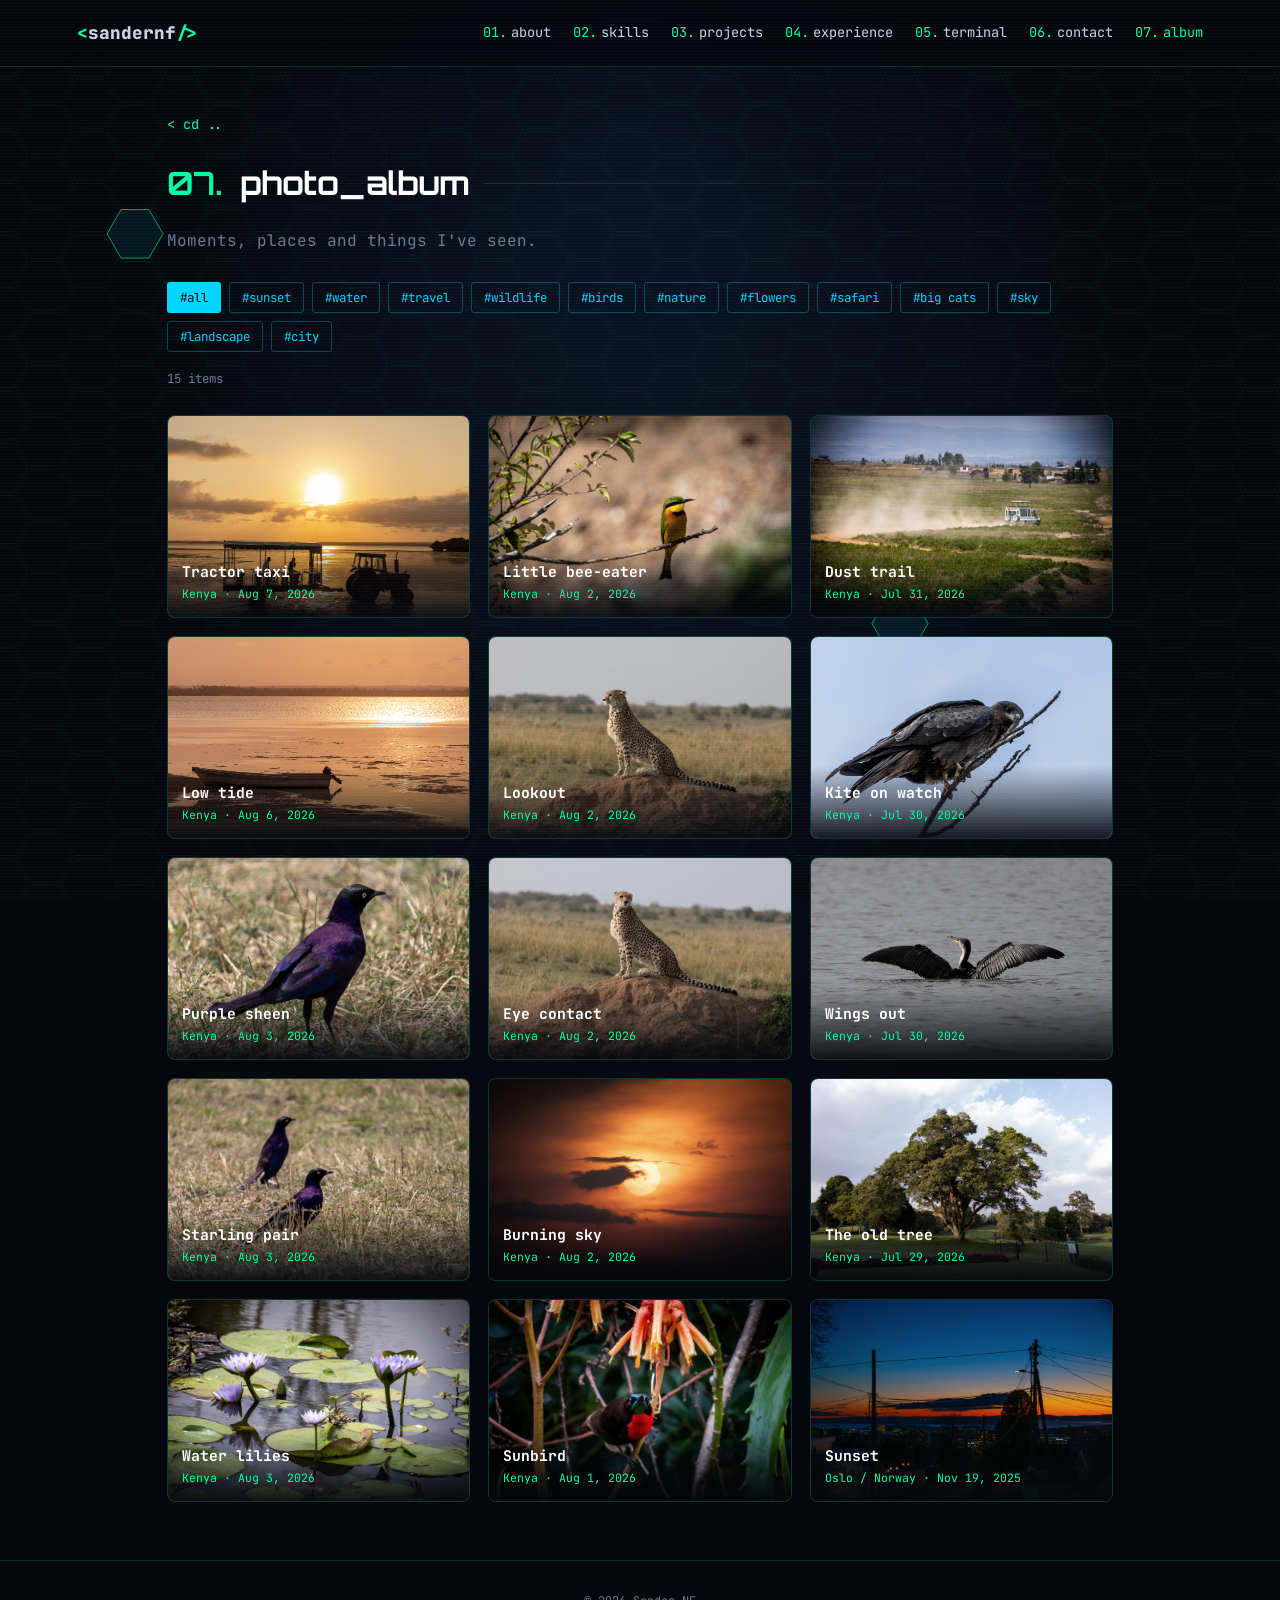
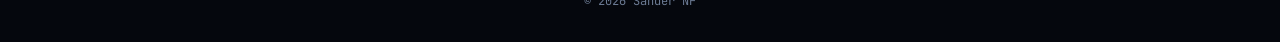
==== album.html @ 7b3dbfa4 "wip: mostly easter egg's addad a lot of easter egg's to terminal" ====
<!doctype html>
<html lang="en">
<head>
  <meta charset="utf-8" />
  <meta name="viewport" content="width=device-width, initial-scale=1" />
  <title>Photo Album</title>
  <meta name="description" content="Photo album" />
  <link rel="preconnect" href="https://fonts.googleapis.com" />
  <link rel="preconnect" href="https://fonts.gstatic.com" crossorigin />
  <link href="https://fonts.googleapis.com/css2?family=JetBrains+Mono:wght@300;400;600;800&family=Orbitron:wght@600;800&display=swap" rel="stylesheet" />
  <link rel="stylesheet" href="style.css?v=202610141030" />
</head>
<body>
  <canvas id="hexbg" aria-hidden="true"></canvas>
  <div class="scanlines" aria-hidden="true"></div>

  <header class="nav">
    <a href="index.html" class="logo"><span class="accent">&lt;</span><span data-bind="handle"></span><span class="accent">/&gt;</span></a>
    <button class="nav-toggle" type="button" aria-label="Open menu" aria-expanded="false" aria-controls="site-nav">
      <span></span><span></span><span></span>
    </button>
    <nav id="site-nav">
      <a href="index.html#about"><span class="num">01.</span>about</a>
      <a href="index.html#skills"><span class="num">02.</span>skills</a>
      <a href="index.html#projects"><span class="num">03.</span>projects</a>
      <a href="index.html#experience"><span class="num">04.</span>experience</a>
      <a href="index.html#terminal"><span class="num">05.</span>terminal</a>
      <a href="index.html#contact"><span class="num">06.</span>contact</a>
      <a href="album.html" class="active"><span class="num">07.</span>album</a>
    </nav>
  </header>

  <main>
    <section class="album-page">
      <a href="index.html" class="back">&lt; cd ..</a>
      <h2><span class="num">07.</span> <span id="album-title">photo_album</span></h2>
      <p class="album-desc" id="album-desc"></p>
      <div class="album-toolbar">
        <div class="filters" id="filters" role="toolbar" aria-label="Filter by tag"></div>
        <span class="count" id="count"></span>
      </div>
      <div class="gallery" id="gallery"></div>
    </section>
  </main>

  <div class="lightbox" id="lightbox" role="dialog" aria-modal="true" aria-label="Photo viewer" hidden>
    <button class="lb-btn lb-close" id="lb-close" aria-label="Close">✕</button>
    <button class="lb-btn lb-prev" id="lb-prev" aria-label="Previous photo">‹</button>
    <figure>
      <div class="lb-view">
        <div class="lb-stage" id="lb-stage">
          <img id="lb-img" alt="" draggable="false" />
        </div>
        <div class="lb-zoom" role="toolbar" aria-label="Zoom">
          <button id="zoom-out" aria-label="Zoom out">−</button>
          <span id="zoom-level">100%</span>
          <button id="zoom-in" aria-label="Zoom in">+</button>
          <button id="zoom-reset" aria-label="Reset zoom">⟲</button>
        </div>
      </div>
      <figcaption id="lb-meta"></figcaption>
    </figure>
    <div class="lens" id="lens" aria-hidden="true" hidden><span id="lens-level"></span></div>
    <button class="lb-btn lb-next" id="lb-next" aria-label="Next photo">›</button>
  </div>

  <footer>
    <p>&copy; <span id="year"></span> <span data-bind="name"></span></p>
  </footer>

  <script src="config.js?v=202610141030"></script>
  <script src="album.js?v=202610141030"></script>
  <script src="hex.js?v=202610141030"></script>
  <script src="nav.js?v=202610141030"></script>
</body>
</html>
---- style.css ----
:root {
  --bg: #05070d;
  --bg-2: #0a0f1c;
  --panel: rgba(12, 20, 36, 0.72);
  --border: rgba(0, 255, 170, 0.18);
  --text: #c9d6e8;
  --muted: #6b7a93;
  --accent: #00ffa3;   /* neon green */
  --accent-2: #00d4ff; /* cyan */
  --accent-3: #ff2bd6; /* magenta */
  --mono: "JetBrains Mono", ui-monospace, Menlo, monospace;
  --display: "Orbitron", var(--mono);
}

* { box-sizing: border-box; margin: 0; padding: 0; }
html { scroll-behavior: smooth; }
body {
  background: radial-gradient(ellipse at top, #0b1426 0%, var(--bg) 60%);
  background-color: var(--bg);
  color: var(--text);
  font-family: var(--mono);
  line-height: 1.7;
  overflow-x: hidden;
}
::selection { background: var(--accent); color: var(--bg); }
a { color: var(--accent); text-decoration: none; }

/* ---------- background layers ---------- */
#hexbg { position: fixed; inset: 0; z-index: -1; }
body::before {
  content: ""; position: fixed; inset: 0; z-index: -1; pointer-events: none;
  background: radial-gradient(ellipse at center, transparent 40%, var(--bg) 95%);
}
.scanlines {
  position: fixed; inset: 0; pointer-events: none; z-index: 50;
  background: repeating-linear-gradient(to bottom, rgba(255,255,255,0.025) 0 1px, transparent 1px 3px);
}

/* ---------- nav ---------- */
.nav {
  position: fixed; top: 0; left: 0; right: 0; z-index: 40;
  display: flex; justify-content: space-between; align-items: center;
  padding: 18px 6vw;
  background: rgba(5, 7, 13, 0.7);
  backdrop-filter: blur(10px);
  border-bottom: 1px solid var(--border);
}
.logo { font-weight: 800; color: var(--text); font-size: 1.1rem; }
.accent { color: var(--accent); }
.nav nav { display: flex; gap: 22px; font-size: 0.85rem; }
.nav nav a { color: var(--text); transition: color .2s; }
.nav nav a:hover { color: var(--accent); }
.nav nav a { white-space: nowrap; }

/* hamburger — shown only when nav.js finds the links don't fit */
.nav-toggle {
  display: none; position: relative; width: 40px; height: 36px; padding: 0; cursor: pointer;
  background: transparent; border: 1px solid var(--border); border-radius: 4px;
}
.nav-toggle:hover { border-color: var(--accent); }
.nav-toggle span {
  position: absolute; left: 10px; right: 10px; height: 2px; background: var(--accent);
  box-shadow: 0 0 6px rgba(0, 255, 163, 0.6); transition: transform .25s, opacity .2s;
}
.nav-toggle span:nth-child(1) { top: 11px; }
.nav-toggle span:nth-child(2) { top: 17px; }
.nav-toggle span:nth-child(3) { top: 23px; }
.nav.open .nav-toggle span:nth-child(1) { transform: translateY(6px) rotate(45deg); }
.nav.open .nav-toggle span:nth-child(2) { opacity: 0; }
.nav.open .nav-toggle span:nth-child(3) { transform: translateY(-6px) rotate(-45deg); }

.nav.compact .nav-toggle { display: block; }
.nav.compact nav {
  position: absolute; top: 100%; left: 0; right: 0;
  flex-direction: column; gap: 0; padding: 8px 0;
  background: rgba(5, 7, 13, 0.96); backdrop-filter: blur(10px);
  border-bottom: 1px solid var(--border);
  visibility: hidden; opacity: 0; transform: translateY(-8px);
  transition: opacity .2s, transform .2s, visibility .2s;
}
.nav.compact.open nav { visibility: visible; opacity: 1; transform: none; }
.nav.compact nav a { padding: 12px 6vw; font-size: 0.95rem; border-left: 2px solid transparent; }
.nav.compact nav a:hover, .nav.compact nav a.active { border-left-color: var(--accent); background: rgba(0, 255, 163, 0.05); }
.num { color: var(--accent); margin-right: 4px; }

/* ---------- layout ---------- */
main { max-width: 1100px; margin: 0 auto; padding: 0 6vw; }
section { padding: 120px 0 40px; }
h2 {
  font-family: var(--display);
  font-size: clamp(1.4rem, 3vw, 2rem);
  color: #fff; margin-bottom: 40px;
  display: flex; align-items: center; gap: 14px;
}
h2::after { content: ""; flex: 1; height: 1px; background: linear-gradient(90deg, var(--border), transparent); }

/* ---------- hero ---------- */
.hero { min-height: 100vh; display: flex; flex-direction: column; justify-content: center; padding-top: 80px; }
.boot { color: var(--muted); font-size: 0.85rem; white-space: pre-line; min-height: 5.2em; }
.boot .ok { color: var(--accent); }
.glitch {
  position: relative;
  font-family: var(--display);
  font-size: clamp(2.6rem, 9vw, 6rem);
  line-height: 1.05; color: #fff;
  text-shadow: 0 0 24px rgba(0, 255, 163, 0.35);
}
.glitch::before, .glitch::after {
  content: attr(data-text); position: absolute; inset: 0; opacity: 0.8;
}
.glitch::before { color: var(--accent-3); animation: glitch 3s infinite linear alternate-reverse; clip-path: inset(0 0 60% 0); }
.glitch::after  { color: var(--accent-2); animation: glitch 2.4s infinite linear alternate; clip-path: inset(55% 0 0 0); }
@keyframes glitch {
  0%, 88%, 100% { transform: translate(0); }
  90% { transform: translate(-3px, 1px); }
  93% { transform: translate(3px, -1px); }
  96% { transform: translate(-2px, 0); }
}
.role { color: var(--accent-2); font-size: clamp(1rem, 2.2vw, 1.3rem); margin-top: 14px; }
.typed { font-size: clamp(1rem, 2.4vw, 1.4rem); color: var(--text); margin-top: 10px; min-height: 1.7em; }
.caret { color: var(--accent); animation: blink 1s steps(1) infinite; margin-left: 2px; }
@keyframes blink { 50% { opacity: 0; } }
.hero-cta { display: flex; gap: 16px; margin-top: 40px; flex-wrap: wrap; }
.status { margin-top: 48px; font-size: 0.8rem; color: var(--muted); display: flex; align-items: center; gap: 10px; }
.dot { width: 8px; height: 8px; border-radius: 50%; background: var(--accent); box-shadow: 0 0 10px var(--accent); animation: pulse 2s infinite; }
@keyframes pulse { 50% { opacity: 0.3; } }

/* ---------- buttons ---------- */
.btn {
  display: inline-block; padding: 12px 22px;
  border: 1px solid var(--accent); color: var(--accent);
  background: rgba(0, 255, 163, 0.06);
  font-family: var(--mono); font-size: 0.9rem;
  clip-path: polygon(10px 0, 100% 0, 100% calc(100% - 10px), calc(100% - 10px) 100%, 0 100%, 0 10px);
  transition: background .2s, color .2s, box-shadow .2s;
}
.btn:hover { background: var(--accent); color: var(--bg); box-shadow: 0 0 24px rgba(0, 255, 163, 0.5); }
.btn.ghost { border-color: var(--accent-2); color: var(--accent-2); background: transparent; }
.btn.ghost:hover { background: var(--accent-2); color: var(--bg); }
.btn.big { font-size: 1.1rem; padding: 16px 32px; margin: 30px 0; }

/* ---------- panels ---------- */
.code-card, .term, .project, .skill-group {
  background: var(--panel);
  border: 1px solid var(--border);
  border-radius: 8px;
  backdrop-filter: blur(6px);
}
.win-bar {
  display: flex; align-items: center; gap: 7px;
  padding: 10px 14px; border-bottom: 1px solid var(--border);
  font-size: 0.75rem; color: var(--muted);
}
.win-bar i { width: 11px; height: 11px; border-radius: 50%; background: #ff5f57; }
.win-bar i:nth-child(2) { background: #febc2e; }
.win-bar i:nth-child(3) { background: #28c840; }
.win-bar span { margin-left: 10px; }

/* ---------- about ---------- */
.about-grid { display: grid; grid-template-columns: minmax(0, 1fr) minmax(0, 1fr); gap: 40px; align-items: start; }
.code-card pre { padding: 18px; font-size: 0.82rem; overflow-x: auto; }
.tk-k { color: var(--accent-3); }
.tk-s { color: var(--accent); }
.tk-p { color: var(--accent-2); }
.tk-c { color: var(--muted); }
#about-text p { margin-bottom: 16px; }
.stats { display: grid; grid-template-columns: repeat(3, 1fr); gap: 14px; margin-top: 24px; }
.stat { border: 1px solid var(--border); padding: 14px; border-radius: 6px; text-align: center; }
.stat b { display: block; font-family: var(--display); font-size: 1.6rem; color: var(--accent); }
.stat span { font-size: 0.75rem; color: var(--muted); }

/* ---------- skills ---------- */
.skills-grid { display: grid; grid-template-columns: repeat(auto-fit, minmax(220px, 1fr)); gap: 20px; }
.skill-group { padding: 20px; transition: border-color .2s, transform .2s; }
.skill-group:hover { border-color: var(--accent); transform: translateY(-4px); }
.skill-group h3 { color: var(--accent-2); font-size: 0.9rem; margin-bottom: 14px; font-weight: 600; }
.skill-group ul { list-style: none; }
.skill-group li { font-size: 0.88rem; padding: 3px 0; }
.skill-group li::before { content: "▹ "; color: var(--accent); }

/* ---------- projects ---------- */
.projects-grid { display: grid; grid-template-columns: repeat(auto-fit, minmax(280px, 1fr)); gap: 22px; }
.project {
  padding: 24px; display: flex; flex-direction: column; gap: 12px;
  position: relative; overflow: hidden; transition: transform .25s, border-color .25s, box-shadow .25s;
}
.project::before {
  content: ""; position: absolute; inset: 0;
  background: linear-gradient(120deg, transparent 30%, rgba(0, 255, 163, 0.08), transparent 70%);
  transform: translateX(-100%); transition: transform .6s;
}
.project:hover { transform: translateY(-6px); border-color: var(--accent); box-shadow: 0 10px 40px rgba(0, 255, 163, 0.12); }
.project:hover::before { transform: translateX(100%); }
.project .top { display: flex; justify-content: space-between; align-items: center; color: var(--accent); }
.project h3 { color: #fff; font-size: 1.1rem; }
.project p { font-size: 0.88rem; color: var(--text); flex: 1; }
.tags { display: flex; flex-wrap: wrap; gap: 8px; }
.tags span { font-size: 0.72rem; color: var(--accent-2); border: 1px solid rgba(0, 212, 255, 0.3); padding: 2px 8px; border-radius: 3px; }

.project h3 a.open { color: inherit; }
.project h3 a.open::after { content: ""; position: absolute; inset: 0; z-index: 1; } /* whole card is clickable */
.project .ext {
  position: relative; z-index: 2; display: grid; place-items: center; width: 32px; height: 32px;
  border: 1px solid var(--border); border-radius: 6px; color: var(--accent);
  transition: color .2s, border-color .2s, box-shadow .2s, background .2s;
}
.project .ext svg, .project .ext img { width: 18px; height: 18px; display: block; }
.project .ext:hover { color: var(--bg); background: var(--accent); border-color: var(--accent); box-shadow: 0 0 16px rgba(0, 255, 163, 0.5); }
.project .more { font-size: 0.75rem; color: var(--muted); transition: color .2s; }
.project:hover .more { color: var(--accent); }
.project:focus-within { border-color: var(--accent); }

/* ---------- project page ---------- */
.project-page { padding-top: 110px; min-height: 100vh; }
.project-page h2 { margin-bottom: 10px; }
.pp-info { display: flex; flex-wrap: wrap; gap: 16px; font-size: 0.85rem; color: var(--accent); margin-bottom: 28px; }
.pp-window { overflow: hidden; }
.pp-tabbar { padding: 0 0 0 14px; gap: 7px; }
.pp-tabs { display: flex; margin-left: 14px; overflow-x: auto; }
.pp-tabs button {
  font: inherit; font-size: 0.78rem; color: var(--muted); background: transparent; cursor: pointer;
  border: none; border-right: 1px solid var(--border); border-top: 2px solid transparent; padding: 10px 18px; white-space: nowrap;
}
.pp-tabs button:hover { color: var(--text); background: rgba(255, 255, 255, 0.03); }
.pp-tabs button[aria-selected="true"] { color: #fff; border-top-color: var(--accent); background: rgba(0, 255, 163, 0.06); }
.pp-panel { padding: 24px clamp(16px, 3vw, 32px) 30px; font-size: 0.9rem; max-width: 80ch; }
.pp-panel:focus-visible { outline: 1px solid var(--accent); outline-offset: -4px; }
.pp-panel h3 { color: #fff; font-size: 1.15rem; margin-bottom: 12px; }
.pp-panel h4 { color: var(--accent-2); font-size: 0.88rem; margin: 22px 0 8px; }
.pp-panel p { margin-bottom: 12px; }
.pp-lead { color: #fff; }
.pp-meta { color: var(--muted); font-size: 0.8rem; border-bottom: 1px dashed var(--border); padding-bottom: 12px; }
.pp-meta b { color: var(--accent); font-weight: 600; }

/* ---------- timeline ---------- */
.timeline { list-style: none; border-left: 1px solid var(--border); padding-left: 28px; }
.timeline li { position: relative; margin-bottom: 36px; }
.timeline li::before {
  content: ""; position: absolute; left: -34px; top: 8px;
  width: 11px; height: 11px; background: var(--bg); border: 2px solid var(--accent);
  transform: rotate(45deg); box-shadow: 0 0 10px var(--accent);
}
.timeline .period { font-size: 0.78rem; color: var(--accent); }
.timeline h3 { color: #fff; font-size: 1.05rem; }
.timeline .place { color: var(--accent-2); font-size: 0.88rem; }
.timeline p { font-size: 0.88rem; color: var(--muted); }
.reference { margin-top: 12px; border: 1px solid var(--border); border-radius: 6px; background: var(--panel); font-size: 0.85rem; }
.reference summary { cursor: pointer; padding: 10px 14px; color: var(--accent); list-style: none; }
.reference summary::-webkit-details-marker { display: none; }
.reference summary::before { content: "▸ "; display: inline-block; transition: transform .2s; }
.reference[open] summary::before { transform: rotate(90deg); }
.reference summary:hover { background: rgba(0, 255, 163, 0.05); }
.ref-lang { color: var(--muted); }
.ref-body { padding: 4px 18px 16px; border-top: 1px solid var(--border); max-height: 60vh; overflow-y: auto; }
.ref-body h4 { color: var(--accent-2); font-size: 0.85rem; margin: 14px 0 4px; }
.timeline .ref-body p { color: var(--text); margin-bottom: 8px; }

/* ---------- terminal ---------- */
.term { box-shadow: 0 0 60px rgba(0, 255, 163, 0.07); }
.term-body { padding: 16px 18px; height: 340px; overflow-y: auto; font-size: 0.88rem; cursor: text; }
#term-out div { white-space: pre-wrap; }
.term-line { display: flex; gap: 10px; }
.prompt { color: var(--accent); white-space: nowrap; }
#term-input {
  flex: 1; background: transparent; border: none; outline: none;
  color: var(--text); font: inherit; caret-color: var(--accent);
}
.t-cmd { color: #fff; }
.t-err { color: var(--accent-3); }
.t-hl { color: var(--accent-2); }

.term-body { height: 420px; }
.term-body a { color: var(--accent-2); text-decoration: underline dotted; }
.t-dir { color: var(--accent-2); font-weight: 600; }
.term-body a.t-img, .t-img { color: var(--accent-3); }
.t-file { color: var(--accent-2); }
.t-dim { color: var(--muted); }
.t-ok { color: var(--accent); font-weight: 600; }
.t-ach { color: #febc2e; text-shadow: 0 0 8px rgba(254, 188, 46, 0.5); }
mark.t-match { background: var(--accent); color: var(--bg); border-radius: 2px; padding: 0 1px; }
/* ASCII logo scaled to fit the terminal width */
.t-logo {
  font-size: min(8px, calc((100cqw - 4px) / var(--cols) / 0.6));
  line-height: 1.05; margin: 4px 0 10px; white-space: pre; overflow: hidden;
  background: linear-gradient(90deg, var(--accent), var(--accent-2));
  -webkit-background-clip: text; background-clip: text; color: transparent;
  filter: drop-shadow(0 0 6px rgba(0, 255, 163, 0.35));
}
#term-out { container-type: inline-size; }

/* ---------- boot screen ---------- */
html.booting body > *:not(.bootscreen) { visibility: hidden; }
.bootscreen {
  position: fixed; inset: 0; z-index: 100; display: flex; align-items: center; justify-content: center;
  background: var(--bg); padding: 16px; cursor: pointer; transition: opacity .6s, filter .6s;
}
.bootscreen::after {
  content: ""; position: absolute; inset: 0; pointer-events: none;
  background: repeating-linear-gradient(to bottom, rgba(255,255,255,0.03) 0 1px, transparent 1px 3px);
}
.bootscreen.bs-out { opacity: 0; filter: blur(6px) brightness(1.6); }
.bs-inner { width: 100%; max-width: 1100px; display: flex; flex-direction: column; align-items: center; }
.bs-logo {
  font-size: min(9px, calc((100vw - 32px) / var(--cols) / 0.6));
  line-height: 1.05; white-space: pre; margin: 0;
}
.bs-logo span {
  display: inline-block; opacity: 0; transform: translateX(-12px);
  background: linear-gradient(90deg, var(--accent), var(--accent-2) 70%, var(--accent-3));
  -webkit-background-clip: text; background-clip: text; color: transparent;
  filter: drop-shadow(0 0 8px rgba(0, 255, 163, 0.45));
  transition: opacity .25s, transform .25s;
}
.bs-logo span.on { opacity: 1; transform: none; }
.bs-sub {
  font-family: var(--display); color: var(--text); letter-spacing: 0.35em; text-transform: uppercase;
  font-size: clamp(0.6rem, 1.6vw, 0.9rem); margin: 22px 0 18px; opacity: 0; transition: opacity .4s;
}
.bs-sub.on { opacity: 1; }
.bs-log { font-size: clamp(0.68rem, 1.8vw, 0.82rem); color: var(--text); min-height: 13em; width: min(520px, 100%); margin: 0; white-space: pre-wrap; }
.bs-ok { color: var(--accent); }
.bs-warn { color: #febc2e; }
.bs-dim { color: var(--muted); }
.bs-caret { color: var(--accent); animation: blink 1s steps(1) infinite; }
.bs-hint { position: absolute; bottom: 18px; font-size: 0.7rem; color: var(--muted); animation: pulse 2s infinite; }

/* ---------- rm -rf easter egg ---------- */
.nuke {
  position: fixed; inset: 0; z-index: 200; display: flex; flex-direction: column; align-items: center; justify-content: center; gap: 20px;
  background: rgba(40, 0, 0, 0.88); color: #ff3b3b; font-family: var(--display); text-align: center; padding: 16px;
  animation: nuke-alarm .5s steps(1) infinite;
}
.nuke-warn { font-size: clamp(1rem, 4vw, 2.4rem); letter-spacing: 0.1em; text-shadow: 0 0 20px #ff0000; }
.nuke-count { font-size: clamp(4rem, 20vw, 12rem); text-shadow: 0 0 40px #ff0000; }
@keyframes nuke-alarm { 50% { background: rgba(90, 0, 0, 0.92); } }
.nuke.boom { animation: nuke-flash 2.2s ease-out forwards; }
@keyframes nuke-flash {
  0% { background: #fff; }
  15% { background: #ffe9a8; }
  100% { background: #1a0500; }
}
.nuke-cloud {
  font-family: var(--mono); color: #ff9a3b; font-size: clamp(0.7rem, 2.6vw, 1.4rem); line-height: 1.15; margin: 0;
  text-shadow: 0 0 18px #ff5a00, 0 0 40px #ff2a00;
  transform-origin: 50% 100%; animation: cloud-rise 2.2s ease-out forwards;
}
@keyframes cloud-rise {
  0% { transform: scale(0.1, 0.05); opacity: 0; }
  20% { opacity: 1; }
  100% { transform: scale(1); }
}
.nuke .shake { display: flex; flex-direction: column; align-items: center; gap: 16px; animation: shake .12s linear 14; }
@keyframes shake {
  0% { transform: translate(0, 0); } 25% { transform: translate(-6px, 4px); }
  50% { transform: translate(5px, -5px); } 75% { transform: translate(-4px, -3px); } 100% { transform: translate(0, 0); }
}

/* ---------- contact ---------- */
.contact { text-align: center; padding-bottom: 100px; }
.contact h2 { justify-content: center; }
.contact h2::after { display: none; }
.contact > p { max-width: 520px; margin: 0 auto; }
.links { display: flex; justify-content: center; gap: 28px; font-size: 0.9rem; }
.links a { color: var(--text); border-bottom: 1px dashed var(--muted); }
.links a:hover { color: var(--accent); border-color: var(--accent); }

footer { text-align: center; padding: 30px; font-size: 0.75rem; color: var(--muted); border-top: 1px solid var(--border); }

/* ---------- album ---------- */
.nav nav a.active { color: var(--accent); }
.album-page { padding-top: 110px; min-height: 100vh; }
.back { font-size: 0.85rem; display: inline-block; margin-bottom: 20px; }
.album-desc { color: var(--muted); margin: -24px 0 28px; max-width: 640px; }
.album-toolbar { display: flex; justify-content: space-between; align-items: center; gap: 16px; flex-wrap: wrap; margin-bottom: 26px; }
.filters { display: flex; flex-wrap: wrap; gap: 8px; }
.chip {
  font: inherit; font-size: 0.78rem; cursor: pointer;
  color: var(--accent-2); background: transparent;
  border: 1px solid rgba(0, 212, 255, 0.3); padding: 4px 12px; border-radius: 3px;
  transition: background .2s, color .2s;
}
.chip:hover { border-color: var(--accent-2); }
.chip.on { background: var(--accent-2); color: var(--bg); }
.count { font-size: 0.78rem; color: var(--muted); }
.gallery { columns: 3 280px; column-gap: 18px; }
.photo {
  display: block; width: 100%; margin-bottom: 18px; padding: 0;
  break-inside: avoid; position: relative; overflow: hidden; cursor: pointer;
  background: var(--panel); border: 1px solid var(--border); border-radius: 8px;
  font: inherit; color: inherit; text-align: left;
  transition: transform .25s, border-color .25s, box-shadow .25s;
}
.photo img { display: block; width: 100%; height: auto; transition: transform .5s, filter .5s; filter: saturate(0.85); }
.photo:hover, .photo:focus-visible { transform: translateY(-4px); border-color: var(--accent); box-shadow: 0 10px 40px rgba(0, 255, 163, 0.15); outline: none; }
.photo:hover img { transform: scale(1.04); filter: saturate(1.1); }
.photo-info {
  position: absolute; left: 0; right: 0; bottom: 0; padding: 14px;
  background: linear-gradient(transparent, rgba(5, 7, 13, 0.92));
  display: flex; flex-direction: column;
}
.photo-info b { color: #fff; font-size: 0.92rem; }
.photo-info small { color: var(--accent); font-size: 0.72rem; }
.album-error { color: var(--accent-3); background: var(--panel); border: 1px solid var(--border); padding: 18px; border-radius: 8px; white-space: pre-wrap; font-size: 0.85rem; }

.lightbox {
  position: fixed; inset: 0; z-index: 60;
  background: rgba(3, 5, 10, 0.94); backdrop-filter: blur(8px);
  display: flex; align-items: center; justify-content: center; gap: 12px; padding: 20px;
}
.lightbox[hidden] { display: none; }
.lightbox figure { display: flex; gap: 24px; align-items: center; max-width: 1200px; max-height: 100%; }
.lb-view { display: flex; flex-direction: column; align-items: center; gap: 10px; min-width: 0; }
.lb-stage {
  position: relative; overflow: hidden; touch-action: none; cursor: zoom-in;
  border: 1px solid var(--border); border-radius: 6px; box-shadow: 0 0 60px rgba(0, 255, 163, 0.12);
}
.lens {
  position: fixed; z-index: 70; pointer-events: none;
  border: 2px solid var(--accent); border-radius: 50%;
  background-color: var(--bg); background-repeat: no-repeat;
  box-shadow: 0 0 0 1px rgba(0, 0, 0, 0.6), 0 0 30px rgba(0, 255, 163, 0.35);
}
.lens[hidden] { display: none; }
.lens span {
  position: absolute; left: 50%; bottom: -26px; transform: translateX(-50%);
  font-size: 0.72rem; color: var(--accent); background: var(--bg); padding: 1px 6px; border-radius: 3px;
}
.lb-stage.magnifying { cursor: none; }
.lb-stage.zoomed { cursor: grab; }
.lb-stage.dragging { cursor: grabbing; }
.lightbox img { display: block; margin: 0 auto; max-width: min(70vw, 900px); max-height: 80vh; transform-origin: center; transition: transform .2s ease-out; user-select: none; }
.lb-stage.dragging img { transition: none; }
.lb-zoom { display: flex; align-items: center; gap: 6px; font-size: 0.78rem; color: var(--muted); }
.lb-zoom button {
  font: inherit; font-size: 0.95rem; width: 30px; height: 30px; cursor: pointer;
  background: transparent; color: var(--accent); border: 1px solid var(--border); border-radius: 4px;
  touch-action: manipulation; user-select: none; -webkit-user-select: none; -webkit-touch-callout: none;
}
.lb-zoom button:hover { background: var(--accent); color: var(--bg); }
#zoom-level { min-width: 46px; text-align: center; }
.lightbox figcaption { width: 280px; flex-shrink: 0; }
.lightbox h3 { color: #fff; font-family: var(--display); font-size: 1.1rem; margin-bottom: 8px; }
.lightbox p { font-size: 0.88rem; margin-bottom: 14px; }
.lightbox dl { display: grid; grid-template-columns: auto 1fr; gap: 4px 12px; font-size: 0.8rem; margin-bottom: 14px; }
.lightbox dt { color: var(--accent); }
.lightbox dt::after { content: ":"; }
.lb-pos { display: block; margin-top: 14px; color: var(--muted); }
.lb-btn {
  background: transparent; border: 1px solid var(--border); color: var(--accent);
  font: inherit; font-size: 1.4rem; width: 44px; height: 44px; border-radius: 6px; cursor: pointer; flex-shrink: 0;
}
.lb-btn:hover { background: var(--accent); color: var(--bg); }
.lb-close { position: absolute; top: 18px; right: 18px; font-size: 1rem; }

@media (max-width: 820px) {
  .lightbox { padding: 60px 8px 16px; align-items: flex-start; overflow-y: auto; }
  .lightbox figure { flex-direction: column; align-items: stretch; }
  .lightbox img { max-width: 100%; max-height: 60vh; }
  .lb-view { align-items: stretch; }
  .lb-zoom { justify-content: center; }
  .lightbox figcaption { width: auto; }
  .lb-prev, .lb-next { position: fixed; bottom: 16px; }
  .lb-prev { left: 16px; } .lb-next { right: 16px; }
}

/* ---------- scroll reveal ---------- */
.reveal { opacity: 0; transform: translateY(30px); transition: opacity .8s, transform .8s; }
.reveal.visible { opacity: 1; transform: none; }

/* ---------- responsive ---------- */
@media (max-width: 820px) {
  .about-grid { grid-template-columns: minmax(0, 1fr); }
  .nav { padding: 16px; }
  main { padding: 0 16px; }
}
@media (prefers-reduced-motion: reduce) {
  *, *::before, *::after { animation: none !important; transition: none !important; }
  .reveal { opacity: 1; transform: none; }
}
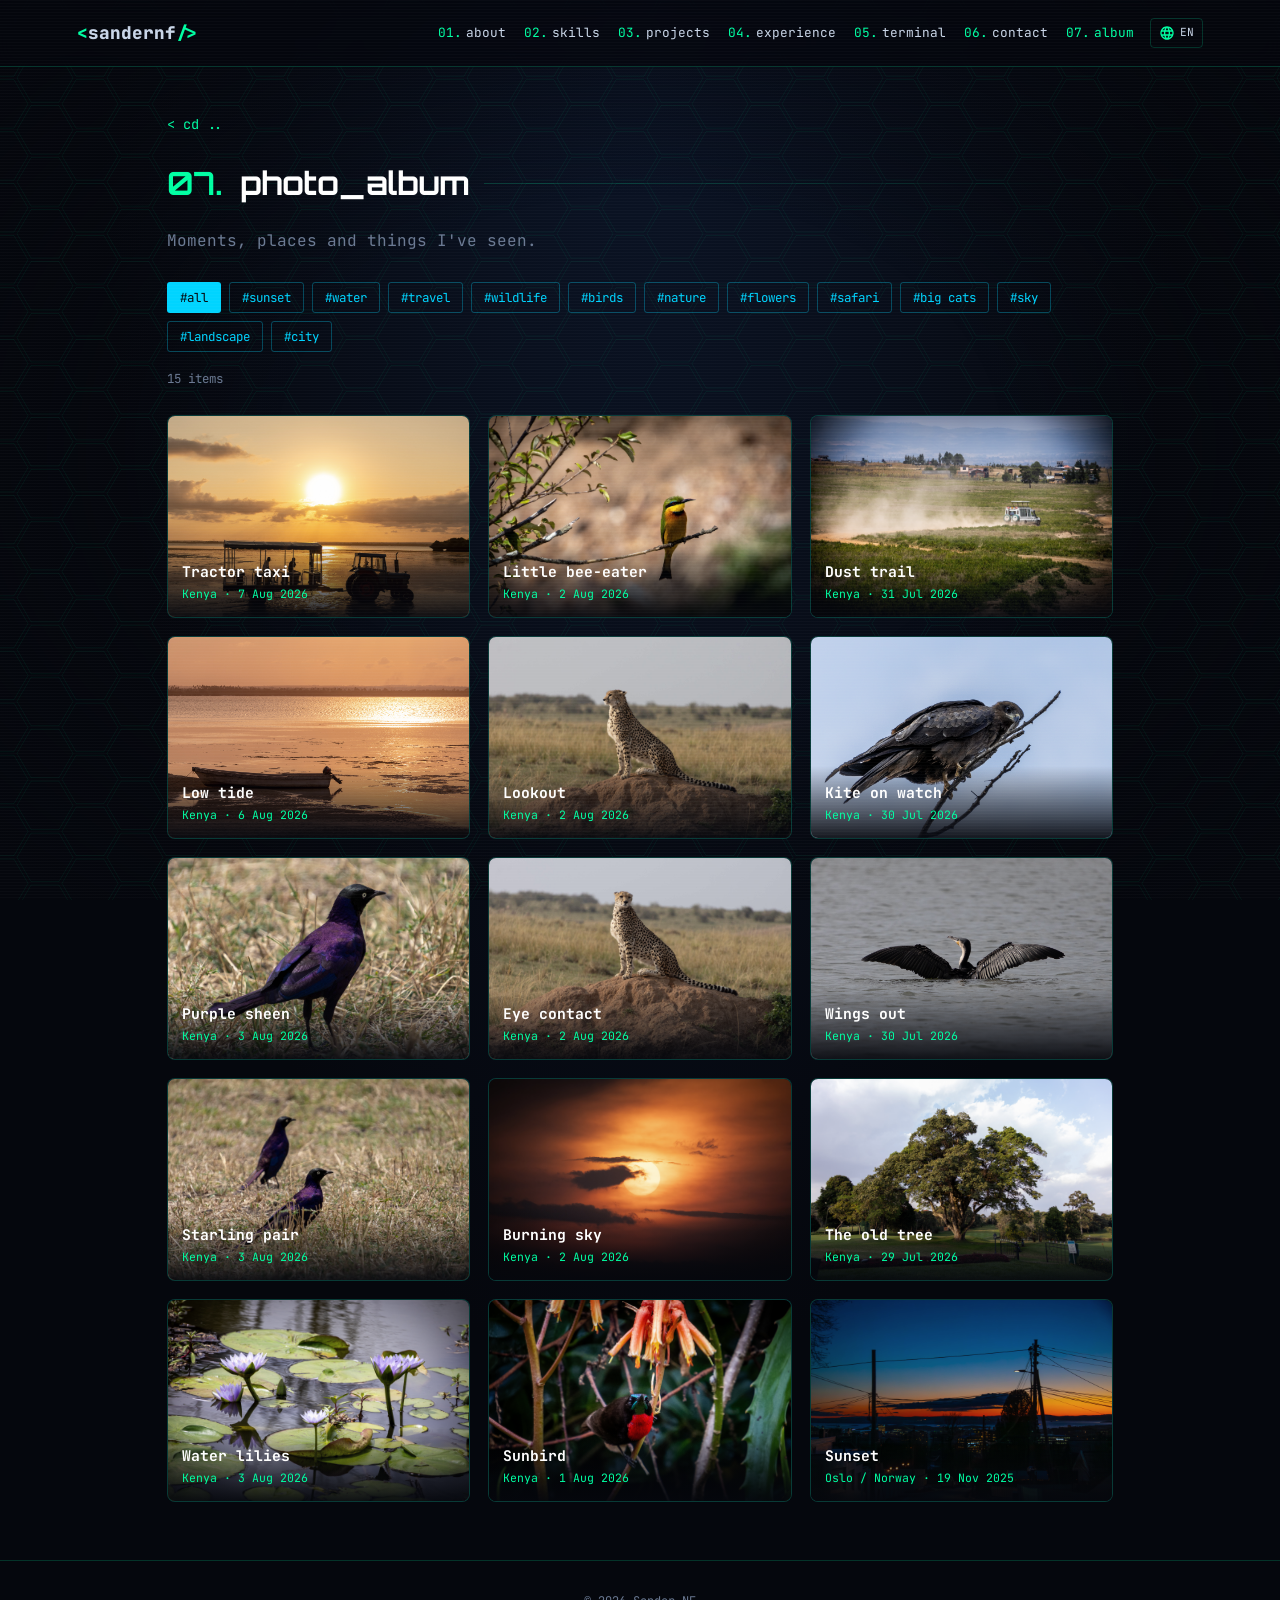
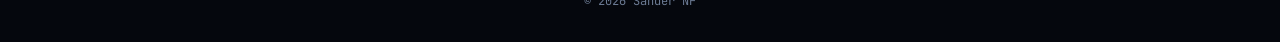
==== commit 578083fb: "wip: more minor changes more minor changes also added reports/feedback from SPK and Norwagian" ====
--- a/album.html
+++ b/album.html
@@ -8,7 +8,7 @@
   <link rel="preconnect" href="https://fonts.googleapis.com" />
   <link rel="preconnect" href="https://fonts.gstatic.com" crossorigin />
   <link href="https://fonts.googleapis.com/css2?family=JetBrains+Mono:wght@300;400;600;800&family=Orbitron:wght@600;800&display=swap" rel="stylesheet" />
-  <link rel="stylesheet" href="style.css?v=202610141030" />
+  <link rel="stylesheet" href="style.css?v=202610141200" />
 </head>
 <body>
   <canvas id="hexbg" aria-hidden="true"></canvas>
@@ -16,17 +16,17 @@
 
   <header class="nav">
     <a href="index.html" class="logo"><span class="accent">&lt;</span><span data-bind="handle"></span><span class="accent">/&gt;</span></a>
-    <button class="nav-toggle" type="button" aria-label="Open menu" aria-expanded="false" aria-controls="site-nav">
+    <button class="nav-toggle" type="button" aria-label="Open menu" data-i18n-aria="nav.open" aria-expanded="false" aria-controls="site-nav">
       <span></span><span></span><span></span>
     </button>
     <nav id="site-nav">
-      <a href="index.html#about"><span class="num">01.</span>about</a>
-      <a href="index.html#skills"><span class="num">02.</span>skills</a>
-      <a href="index.html#projects"><span class="num">03.</span>projects</a>
-      <a href="index.html#experience"><span class="num">04.</span>experience</a>
-      <a href="index.html#terminal"><span class="num">05.</span>terminal</a>
-      <a href="index.html#contact"><span class="num">06.</span>contact</a>
-      <a href="album.html" class="active"><span class="num">07.</span>album</a>
+      <a href="index.html#about"><span class="num">01.</span><span data-i18n="nav.about">about</span></a>
+      <a href="index.html#skills"><span class="num">02.</span><span data-i18n="nav.skills">skills</span></a>
+      <a href="index.html#projects"><span class="num">03.</span><span data-i18n="nav.projects">projects</span></a>
+      <a href="index.html#experience"><span class="num">04.</span><span data-i18n="nav.experience">experience</span></a>
+      <a href="index.html#terminal"><span class="num">05.</span><span data-i18n="nav.terminal">terminal</span></a>
+      <a href="index.html#contact"><span class="num">06.</span><span data-i18n="nav.contact">contact</span></a>
+      <a href="album.html" class="active"><span class="num">07.</span><span data-i18n="nav.album">album</span></a>
     </nav>
   </header>
 
@@ -36,41 +36,42 @@
       <h2><span class="num">07.</span> <span id="album-title">photo_album</span></h2>
       <p class="album-desc" id="album-desc"></p>
       <div class="album-toolbar">
-        <div class="filters" id="filters" role="toolbar" aria-label="Filter by tag"></div>
+        <div class="filters" id="filters" role="toolbar" aria-label="Filter by tag" data-i18n-aria="album.filter"></div>
         <span class="count" id="count"></span>
       </div>
       <div class="gallery" id="gallery"></div>
     </section>
   </main>
 
-  <div class="lightbox" id="lightbox" role="dialog" aria-modal="true" aria-label="Photo viewer" hidden>
-    <button class="lb-btn lb-close" id="lb-close" aria-label="Close">✕</button>
-    <button class="lb-btn lb-prev" id="lb-prev" aria-label="Previous photo">‹</button>
+  <div class="lightbox" id="lightbox" role="dialog" aria-modal="true" aria-label="Photo viewer" data-i18n-aria="lb.viewer" hidden>
+    <button class="lb-btn lb-close" id="lb-close" aria-label="Close" data-i18n-aria="lb.close">✕</button>
+    <button class="lb-btn lb-prev" id="lb-prev" aria-label="Previous photo" data-i18n-aria="lb.prev">‹</button>
     <figure>
       <div class="lb-view">
         <div class="lb-stage" id="lb-stage">
           <img id="lb-img" alt="" draggable="false" />
         </div>
         <div class="lb-zoom" role="toolbar" aria-label="Zoom">
-          <button id="zoom-out" aria-label="Zoom out">−</button>
+          <button id="zoom-out" aria-label="Zoom out" data-i18n-aria="zoom.out">−</button>
           <span id="zoom-level">100%</span>
-          <button id="zoom-in" aria-label="Zoom in">+</button>
-          <button id="zoom-reset" aria-label="Reset zoom">⟲</button>
+          <button id="zoom-in" aria-label="Zoom in" data-i18n-aria="zoom.in">+</button>
+          <button id="zoom-reset" aria-label="Reset zoom" data-i18n-aria="zoom.reset">⟲</button>
         </div>
       </div>
       <figcaption id="lb-meta"></figcaption>
     </figure>
     <div class="lens" id="lens" aria-hidden="true" hidden><span id="lens-level"></span></div>
-    <button class="lb-btn lb-next" id="lb-next" aria-label="Next photo">›</button>
+    <button class="lb-btn lb-next" id="lb-next" aria-label="Next photo" data-i18n-aria="lb.next">›</button>
   </div>
 
   <footer>
     <p>&copy; <span id="year"></span> <span data-bind="name"></span></p>
   </footer>
 
-  <script src="config.js?v=202610141030"></script>
-  <script src="album.js?v=202610141030"></script>
-  <script src="hex.js?v=202610141030"></script>
-  <script src="nav.js?v=202610141030"></script>
+  <script src="config.js?v=202610141200"></script>
+  <script src="i18n.js?v=202610141200"></script>
+  <script src="album.js?v=202610141200"></script>
+  <script src="hex.js?v=202610141200"></script>
+  <script src="nav.js?v=202610141200"></script>
 </body>
 </html>
--- a/style.css
+++ b/style.css
@@ -47,24 +47,63 @@
 }
 .logo { font-weight: 800; color: var(--text); font-size: 1.1rem; }
 .accent { color: var(--accent); }
-.nav nav { display: flex; gap: 22px; font-size: 0.85rem; }
+.nav nav { display: flex; gap: 18px; font-size: 0.8rem; }
 .nav nav a { color: var(--text); transition: color .2s; }
 .nav nav a:hover { color: var(--accent); }
 .nav nav a { white-space: nowrap; }
 
+/* language picker: globe dropdown in the top bar, button row in the hamburger menu */
+.nav nav { order: 1; margin-left: auto; }
+.lang-menu { order: 2; position: relative; margin-left: 16px; flex-shrink: 0; }
+.nav-toggle { order: 3; }
+.lang-btn {
+  display: flex; align-items: center; gap: 5px; height: 30px; padding: 0 8px; cursor: pointer;
+  font: inherit; font-size: 0.7rem; color: var(--text); background: transparent;
+  border: 1px solid var(--border); border-radius: 4px; transition: color .2s, border-color .2s;
+}
+.lang-btn svg { width: 16px; height: 16px; color: var(--accent); }
+.lang-btn:hover, .lang-btn[aria-expanded="true"] { border-color: var(--accent); color: var(--accent); }
+.lang-list {
+  position: absolute; right: 0; top: calc(100% + 8px); min-width: 180px; padding: 6px 0; z-index: 45;
+  background: rgba(5, 7, 13, 0.96); backdrop-filter: blur(10px);
+  border: 1px solid var(--border); border-radius: 6px; box-shadow: 0 10px 40px rgba(0, 0, 0, 0.5), 0 0 24px rgba(0, 255, 163, 0.08);
+}
+.lang-list[hidden] { display: none; }
+.lang-list button {
+  display: flex; align-items: center; gap: 12px; width: 100%; padding: 9px 14px; cursor: pointer; text-align: left;
+  font: inherit; font-size: 0.85rem; color: var(--text); background: transparent; border: none; border-left: 2px solid transparent;
+}
+.lang-list button:hover, .lang-list button:focus-visible { background: rgba(0, 255, 163, 0.06); outline: none; }
+.lang-list button[aria-checked="true"] { color: var(--accent); border-left-color: var(--accent); }
+.lang-list button[aria-checked="true"]::after { content: "✓"; margin-left: auto; }
+.lang-code { width: 34px; font-size: 0.72rem; color: var(--muted); }
+.lang-list button[aria-checked="true"] .lang-code { color: var(--accent); }
+.lang-row { display: none; }
+.nav.compact .lang-menu { display: none; }
+.nav.compact .lang-row {
+  display: flex; align-items: center; gap: 8px; padding: 12px 6vw 6px; margin-top: 6px; border-top: 1px dashed var(--border);
+}
+.lang-row svg { width: 18px; height: 18px; color: var(--accent); margin-right: 4px; }
+.lang-row button {
+  font: inherit; font-size: 0.8rem; color: var(--text); background: transparent; cursor: pointer;
+  border: 1px solid var(--border); border-radius: 4px; padding: 6px 12px;
+}
+.lang-row button[aria-pressed="true"] { color: var(--bg); background: var(--accent); border-color: var(--accent); font-weight: 600; }
+.nav.compact .nav-toggle { margin-left: auto; }
+
 /* hamburger — shown only when nav.js finds the links don't fit */
 .nav-toggle {
-  display: none; position: relative; width: 40px; height: 36px; padding: 0; cursor: pointer;
+  display: none; position: relative; width: 36px; height: 32px; padding: 0; cursor: pointer;
   background: transparent; border: 1px solid var(--border); border-radius: 4px;
 }
 .nav-toggle:hover { border-color: var(--accent); }
 .nav-toggle span {
-  position: absolute; left: 10px; right: 10px; height: 2px; background: var(--accent);
+  position: absolute; left: 9px; right: 9px; height: 2px; background: var(--accent);
   box-shadow: 0 0 6px rgba(0, 255, 163, 0.6); transition: transform .25s, opacity .2s;
 }
-.nav-toggle span:nth-child(1) { top: 11px; }
-.nav-toggle span:nth-child(2) { top: 17px; }
-.nav-toggle span:nth-child(3) { top: 23px; }
+.nav-toggle span:nth-child(1) { top: 9px; }
+.nav-toggle span:nth-child(2) { top: 15px; }
+.nav-toggle span:nth-child(3) { top: 21px; }
 .nav.open .nav-toggle span:nth-child(1) { transform: translateY(6px) rotate(45deg); }
 .nav.open .nav-toggle span:nth-child(2) { opacity: 0; }
 .nav.open .nav-toggle span:nth-child(3) { transform: translateY(-6px) rotate(-45deg); }
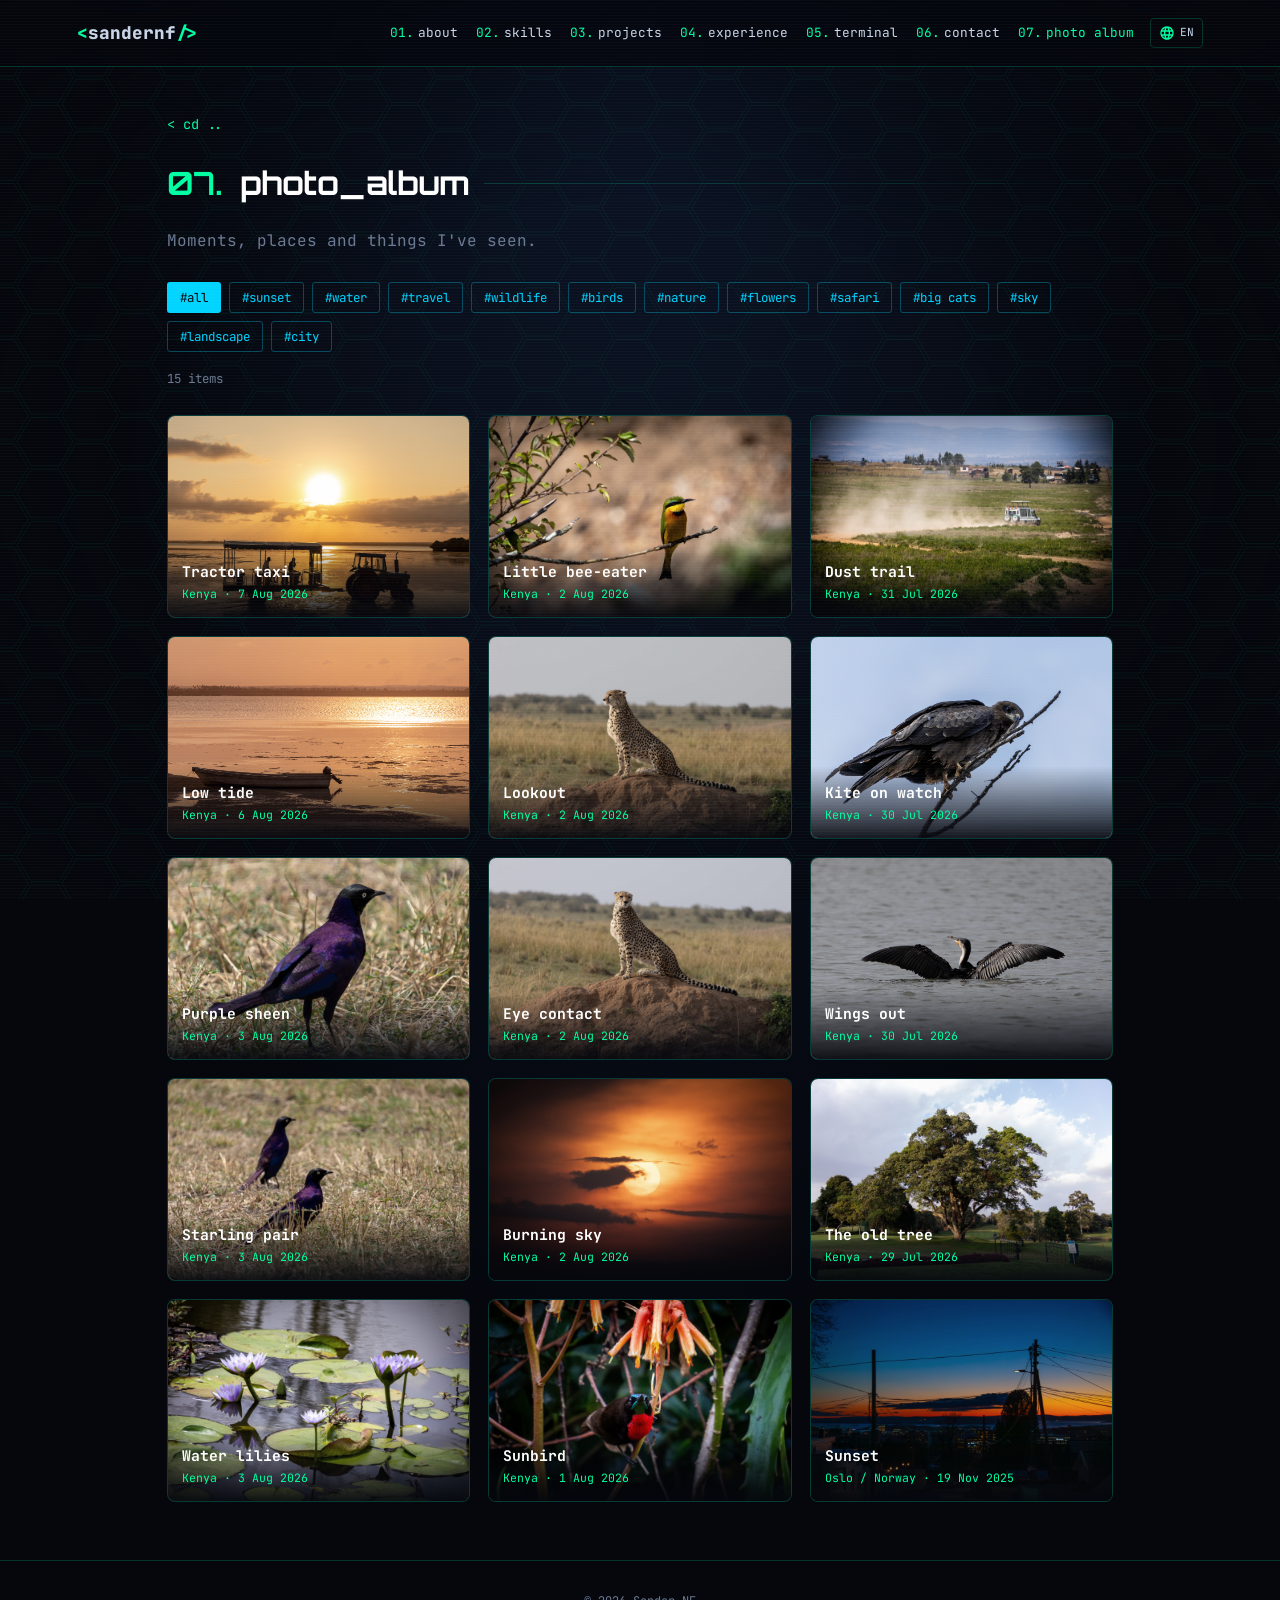
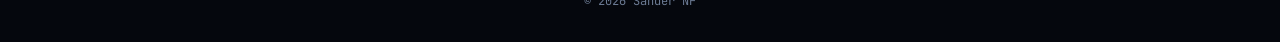
==== commit cc13e30b: "wip: more minor fixes" ====
--- a/album.html
+++ b/album.html
@@ -3,6 +3,7 @@
 <head>
   <meta charset="utf-8" />
   <meta name="viewport" content="width=device-width, initial-scale=1" />
+  <link rel="icon" type="image/svg+xml" href="assets/favicon.svg" />
   <title>Photo Album</title>
   <meta name="description" content="Photo album" />
   <link rel="preconnect" href="https://fonts.googleapis.com" />
@@ -26,7 +27,7 @@
       <a href="index.html#experience"><span class="num">04.</span><span data-i18n="nav.experience">experience</span></a>
       <a href="index.html#terminal"><span class="num">05.</span><span data-i18n="nav.terminal">terminal</span></a>
       <a href="index.html#contact"><span class="num">06.</span><span data-i18n="nav.contact">contact</span></a>
-      <a href="album.html" class="active"><span class="num">07.</span><span data-i18n="nav.album">album</span></a>
+      <a href="album.html" class="active"><span class="num">07.</span><span data-i18n="nav.album">photo album</span></a>
     </nav>
   </header>
 
--- a/style.css
+++ b/style.css
@@ -8,6 +8,10 @@
   --accent: #00ffa3;   /* neon green */
   --accent-2: #00d4ff; /* cyan */
   --accent-3: #ff2bd6; /* magenta */
+  --nb-yellow: #fcf434;  /* non-binary flag: name heading + hyfetch */
+  --nb-white: #ffffff;
+  --nb-purple: #9c59d1;
+  --nb-black: #2c2c2c;
   --mono: "JetBrains Mono", ui-monospace, Menlo, monospace;
   --display: "Orbitron", var(--mono);
 }
@@ -141,20 +145,43 @@
   position: relative;
   font-family: var(--display);
   font-size: clamp(2.6rem, 9vw, 6rem);
-  line-height: 1.05; color: #fff;
-  text-shadow: 0 0 24px rgba(0, 255, 163, 0.35);
-}
+  line-height: 1.05;
+  filter: drop-shadow(0 0 18px rgba(156, 89, 209, 0.35));
+}
+/* flag stripes clipped to each letter. main.js sets each letter's gradient so the stripes are spread
+   evenly over that letter's own height (short letters get every stripe too). Preset: `hyfetch -c` */
+.glitch span {
+  display: inline-block; white-space: pre;
+  color: transparent;
+  -webkit-background-clip: text; background-clip: text;
+  /* light outline so the black stripe reads as black letters, not a gap in the dark page */
+  -webkit-text-stroke: 1px rgba(255, 255, 255, 0.45);
+}
+/* "classic" preset: the original white heading with pink and teal glitch copies always showing */
+.glitch.classic { filter: none; text-shadow: 0 0 24px rgba(0, 255, 163, 0.35); }
+.glitch.classic span { color: #fff; background: none; -webkit-text-stroke: 0; }
+.glitch.classic::before, .glitch.classic::after { opacity: 0.8; animation-name: glitch-classic; }
+
 .glitch::before, .glitch::after {
-  content: attr(data-text); position: absolute; inset: 0; opacity: 0.8;
-}
-.glitch::before { color: var(--accent-3); animation: glitch 3s infinite linear alternate-reverse; clip-path: inset(0 0 60% 0); }
-.glitch::after  { color: var(--accent-2); animation: glitch 2.4s infinite linear alternate; clip-path: inset(55% 0 0 0); }
+  content: attr(data-text); position: absolute; inset: 0; opacity: 0;
+}
+.glitch::before { color: var(--glitch-a, var(--nb-yellow)); animation: glitch 3s infinite linear alternate-reverse; clip-path: inset(0 0 60% 0); }
+.glitch::after  { color: var(--glitch-b, var(--nb-purple)); animation: glitch 2.4s infinite linear alternate; clip-path: inset(55% 0 0 0); }
 @keyframes glitch {
+  /* the coloured copies only show up while the text jumps */
+  0%, 88%, 100% { transform: translate(0); opacity: 0; }
+  90% { transform: translate(-3px, 1px); opacity: 0.85; }
+  93% { transform: translate(3px, -1px); opacity: 0.85; }
+  96% { transform: translate(-2px, 0); opacity: 0.85; }
+}
+@keyframes glitch-classic {
   0%, 88%, 100% { transform: translate(0); }
   90% { transform: translate(-3px, 1px); }
   93% { transform: translate(3px, -1px); }
   96% { transform: translate(-2px, 0); }
 }
+
+
 .role { color: var(--accent-2); font-size: clamp(1rem, 2.2vw, 1.3rem); margin-top: 14px; }
 .typed { font-size: clamp(1rem, 2.4vw, 1.4rem); color: var(--text); margin-top: 10px; min-height: 1.7em; }
 .caret { color: var(--accent); animation: blink 1s steps(1) infinite; margin-left: 2px; }
@@ -217,6 +244,41 @@
 .skill-group li { font-size: 0.88rem; padding: 3px 0; }
 .skill-group li::before { content: "▹ "; color: var(--accent); }
 
+/* GitHub stat cards */
+.gh-stats { display: grid; grid-template-columns: repeat(auto-fit, minmax(300px, 1fr)); gap: 20px; margin-top: 24px; }
+.gh-stats:empty { display: none; }
+.gh-card { margin: 0; overflow: hidden; }
+.gh-card img { display: block; width: 100%; max-width: 420px; height: auto; margin: 0 auto; padding: 8px 6px 4px; }
+/* native version, drawn from the endpoint's data */
+.gh-term { overflow: hidden; }
+.gh-body { display: grid; grid-template-columns: repeat(auto-fit, minmax(270px, 1fr)); gap: 8px 48px; padding: 18px 22px 6px; font-size: 0.85rem; }
+.gh-cmd, .gh-loading { color: #fff; margin-bottom: 10px; }
+.gh-loading { padding: 18px 22px; margin: 0; }
+.gh-cmd .prompt, .gh-loading .prompt { color: var(--accent); margin-right: 6px; }
+.gh-list, .gh-langs { list-style: none; }
+.gh-list li { display: flex; align-items: baseline; gap: 10px; padding: 4px 0; }
+.gh-ico { color: var(--accent-2); width: 1.2em; text-align: center; flex-shrink: 0; }
+.gh-label { white-space: nowrap; }
+.gh-dots { flex: 1; min-width: 12px; border-bottom: 1px dotted rgba(201, 214, 232, 0.25); }
+.gh-list b { color: var(--accent); font-weight: 600; font-variant-numeric: tabular-nums; text-shadow: 0 0 8px rgba(0, 255, 163, 0.35); }
+.gh-langs li { display: grid; grid-template-columns: 7.5em 1fr 3.8em; align-items: center; gap: 12px; padding: 4px 0; }
+.gh-lang { overflow: hidden; text-overflow: ellipsis; white-space: nowrap; }
+.gh-bar { height: 6px; background: rgba(255, 255, 255, 0.06); border-radius: 3px; overflow: hidden; }
+.gh-bar i { display: block; height: 100%; width: 0; border-radius: 3px; background: var(--c); box-shadow: 0 0 8px var(--c);
+  transition: width 1.1s cubic-bezier(0.2, 0.8, 0.2, 1) calc(var(--i) * 70ms); }
+.gh-term.on .gh-bar i { width: var(--w); }
+.gh-pct { text-align: right; color: var(--muted); font-variant-numeric: tabular-nums; }
+.gh-foot { display: flex; align-items: center; justify-content: flex-end; gap: 8px; padding: 6px 22px 14px; font-size: 0.75rem; color: var(--muted); transition: color .2s; }
+.gh-foot svg { width: 16px; height: 16px; flex-shrink: 0; }
+.gh-foot:hover { color: var(--accent); }
+.gh-svg svg { display: block; width: 100%; max-width: 440px; height: auto; margin: 0 auto; padding: 8px 6px 4px; }
+.gh-retry {
+  font: inherit; font-size: 0.8rem; color: var(--accent); background: transparent; cursor: pointer;
+  border: 1px solid var(--border); border-radius: 4px; padding: 2px 10px; margin-left: 8px;
+}
+.gh-retry:hover { border-color: var(--accent); }
+@media (prefers-reduced-motion: reduce) { .gh-bar i { width: var(--w); } }
+
 /* ---------- projects ---------- */
 .projects-grid { display: grid; grid-template-columns: repeat(auto-fit, minmax(280px, 1fr)); gap: 22px; }
 .project {
@@ -270,6 +332,25 @@
 .pp-lead { color: #fff; }
 .pp-meta { color: var(--muted); font-size: 0.8rem; border-bottom: 1px dashed var(--border); padding-bottom: 12px; }
 .pp-meta b { color: var(--accent); font-weight: 600; }
+/* Markdown file tabs */
+.pp-panel.md { max-width: 100%; }
+.md h1 { color: #fff; font-family: var(--display); font-size: 1.3rem; margin-bottom: 12px; }
+.md h2 { color: var(--accent-2); font-size: 1rem; margin: 28px 0 10px; }
+.md h2::after { display: none; }
+.md h2::before { content: "## "; color: var(--muted); }
+.md strong { color: #fff; }
+.md code { color: var(--accent); background: rgba(0, 255, 163, 0.06); padding: 1px 5px; border-radius: 3px; }
+.md pre { background: rgba(0, 0, 0, 0.35); border: 1px solid var(--border); border-radius: 6px; padding: 14px; overflow-x: auto; margin: 0 0 14px; line-height: 1.35; }
+.md pre code { background: none; padding: 0; color: var(--text); }
+.md table { border-collapse: collapse; width: 100%; font-size: 0.82rem; margin-bottom: 14px; display: block; overflow-x: auto; }
+.md th, .md td { border: 1px solid var(--border); padding: 7px 10px; text-align: left; vertical-align: top; }
+.md th { color: var(--accent); background: rgba(0, 255, 163, 0.05); font-weight: 600; }
+.md ul { padding-left: 20px; margin-bottom: 12px; }
+.md li { margin-bottom: 4px; }
+.md li:has(> input[type="checkbox"]) { list-style: none; margin-left: -20px; }
+.md input[type="checkbox"] { accent-color: var(--accent); margin-right: 8px; }
+.md-diagram { margin: 6px 0 20px; padding: 16px; border: 1px solid var(--border); border-radius: 6px; background: rgba(0, 0, 0, 0.3); overflow-x: auto; text-align: center; }
+.md-diagram svg { max-width: 100%; height: auto; }
 
 /* ---------- timeline ---------- */
 .timeline { list-style: none; border-left: 1px solid var(--border); padding-left: 28px; }
@@ -326,6 +407,12 @@
   filter: drop-shadow(0 0 6px rgba(0, 255, 163, 0.35));
 }
 #term-out { container-type: inline-size; }
+/* hyfetch: the logo striped in the non-binary flag (black lifted a bit so it shows on the dark terminal) */
+.t-logo.nb {
+  background: linear-gradient(to bottom, var(--nb-yellow) 0 25%, var(--nb-white) 25% 50%, var(--nb-purple) 50% 75%, #4a4a4a 75% 100%);
+  -webkit-background-clip: text; background-clip: text;
+  filter: drop-shadow(0 0 5px rgba(156, 89, 209, 0.4));
+}
 
 /* ---------- boot screen ---------- */
 html.booting body > *:not(.bootscreen) { visibility: hidden; }
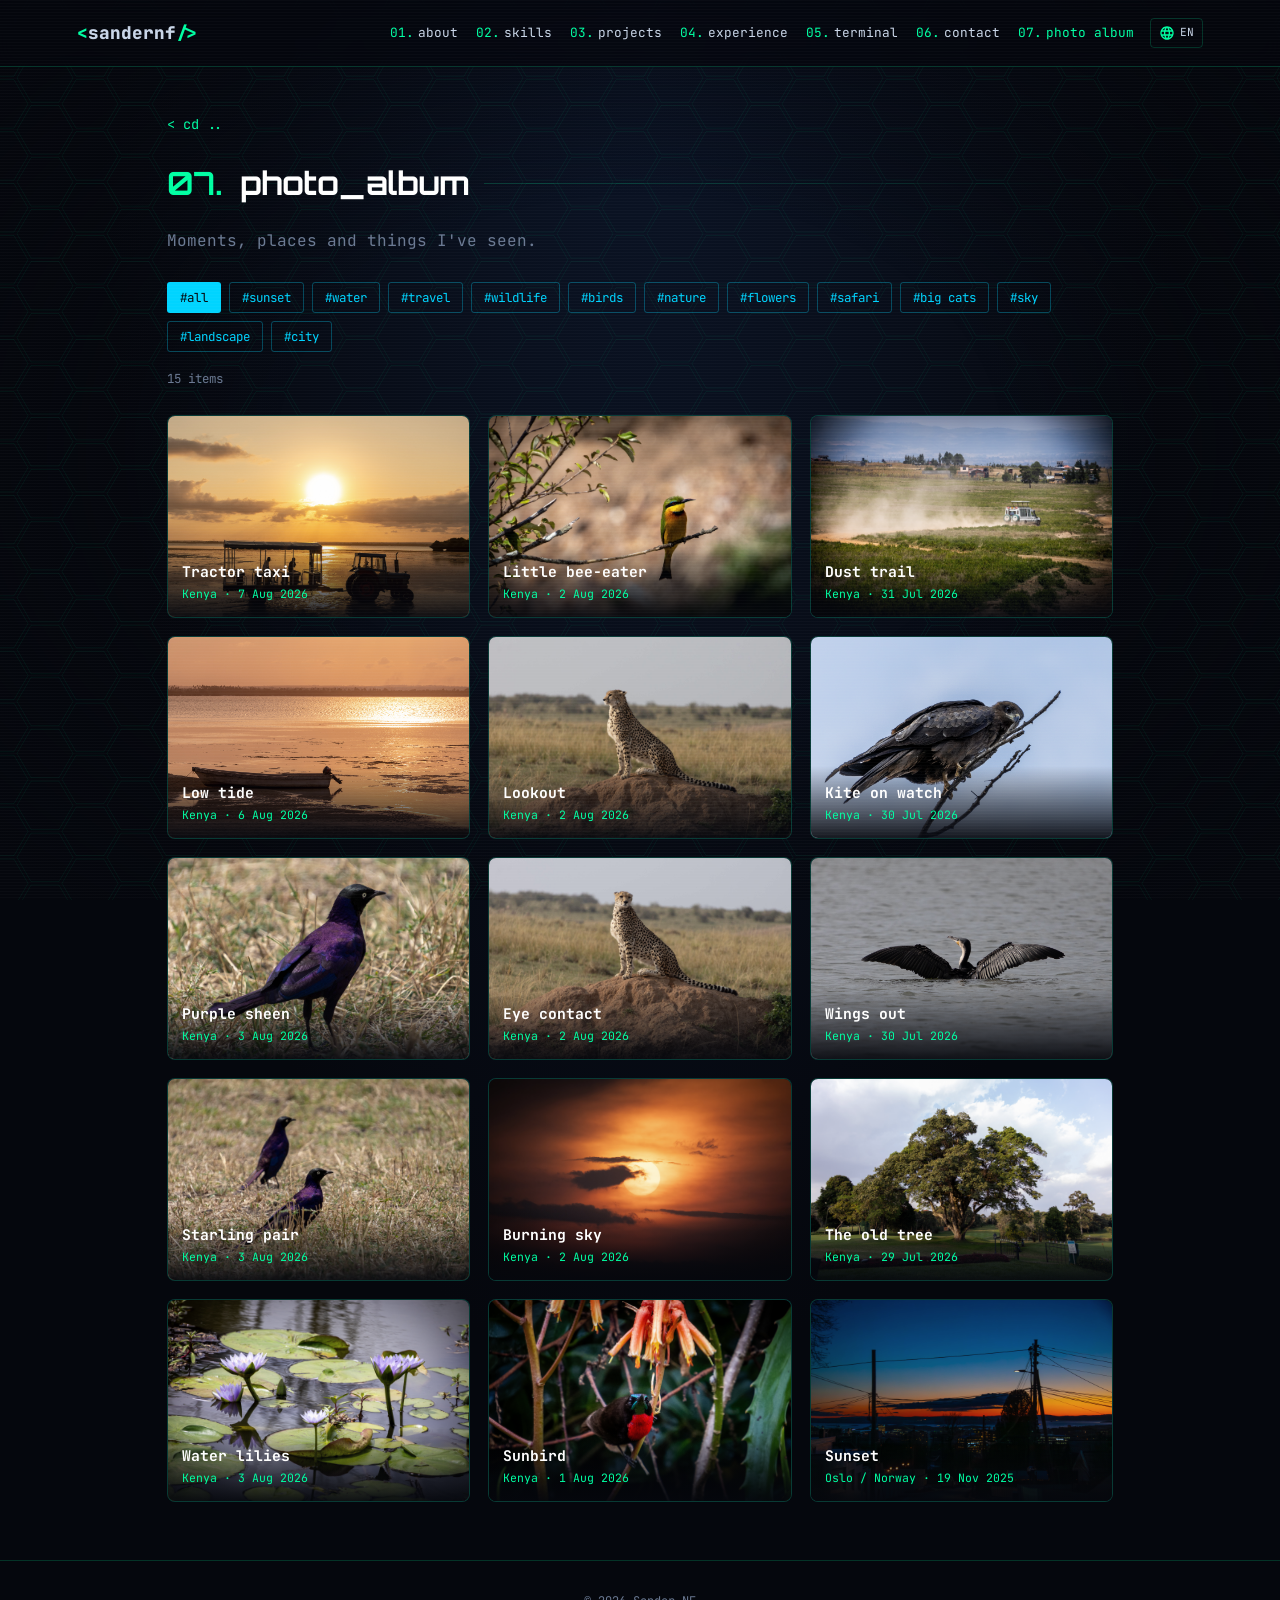
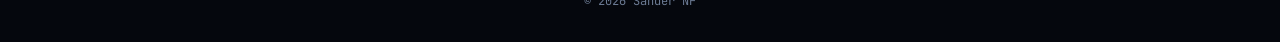
==== commit 12aeb435: "feat: whole page color changes hyfetch can now change the colors for the whole page (background and " ====
--- a/album.html
+++ b/album.html
@@ -9,7 +9,8 @@
   <link rel="preconnect" href="https://fonts.googleapis.com" />
   <link rel="preconnect" href="https://fonts.gstatic.com" crossorigin />
   <link href="https://fonts.googleapis.com/css2?family=JetBrains+Mono:wght@300;400;600;800&family=Orbitron:wght@600;800&display=swap" rel="stylesheet" />
-  <link rel="stylesheet" href="style.css?v=202610141200" />
+  <link rel="stylesheet" href="style.css?v=202610151000" />
+  <script src="theme.js?v=202610151000"></script>
 </head>
 <body>
   <canvas id="hexbg" aria-hidden="true"></canvas>
@@ -69,10 +70,10 @@
     <p>&copy; <span id="year"></span> <span data-bind="name"></span></p>
   </footer>
 
-  <script src="config.js?v=202610141200"></script>
-  <script src="i18n.js?v=202610141200"></script>
-  <script src="album.js?v=202610141200"></script>
-  <script src="hex.js?v=202610141200"></script>
-  <script src="nav.js?v=202610141200"></script>
+  <script src="config.js?v=202610151000"></script>
+  <script src="i18n.js?v=202610151000"></script>
+  <script src="album.js?v=202610151000"></script>
+  <script src="hex.js?v=202610151000"></script>
+  <script src="nav.js?v=202610151000"></script>
 </body>
 </html>
--- a/style.css
+++ b/style.css
@@ -2,12 +2,17 @@
   --bg: #05070d;
   --bg-2: #0a0f1c;
   --panel: rgba(12, 20, 36, 0.72);
-  --border: rgba(0, 255, 170, 0.18);
+  --border: rgba(var(--accent-rgb), 0.18);
   --text: #c9d6e8;
   --muted: #6b7a93;
+  /* accents: the classic defaults. A flag preset (`hyfetch -c`, theme.js) overrides these on <html> */
   --accent: #00ffa3;   /* neon green */
   --accent-2: #00d4ff; /* cyan */
   --accent-3: #ff2bd6; /* magenta */
+  --accent-rgb: 0, 255, 163;     /* same colours as r, g, b for rgba() */
+  --accent-2-rgb: 0, 212, 255;
+  --accent-3-rgb: 255, 43, 214;
+  --bg-glow: #0b1426;            /* the soft glow at the top of the page */
   --nb-yellow: #fcf434;  /* non-binary flag: name heading + hyfetch */
   --nb-white: #ffffff;
   --nb-purple: #9c59d1;
@@ -19,7 +24,7 @@
 * { box-sizing: border-box; margin: 0; padding: 0; }
 html { scroll-behavior: smooth; }
 body {
-  background: radial-gradient(ellipse at top, #0b1426 0%, var(--bg) 60%);
+  background: radial-gradient(ellipse at top, var(--bg-glow) 0%, var(--bg) 60%);
   background-color: var(--bg);
   color: var(--text);
   font-family: var(--mono);
@@ -70,14 +75,14 @@
 .lang-list {
   position: absolute; right: 0; top: calc(100% + 8px); min-width: 180px; padding: 6px 0; z-index: 45;
   background: rgba(5, 7, 13, 0.96); backdrop-filter: blur(10px);
-  border: 1px solid var(--border); border-radius: 6px; box-shadow: 0 10px 40px rgba(0, 0, 0, 0.5), 0 0 24px rgba(0, 255, 163, 0.08);
+  border: 1px solid var(--border); border-radius: 6px; box-shadow: 0 10px 40px rgba(0, 0, 0, 0.5), 0 0 24px rgba(var(--accent-rgb), 0.08);
 }
 .lang-list[hidden] { display: none; }
 .lang-list button {
   display: flex; align-items: center; gap: 12px; width: 100%; padding: 9px 14px; cursor: pointer; text-align: left;
   font: inherit; font-size: 0.85rem; color: var(--text); background: transparent; border: none; border-left: 2px solid transparent;
 }
-.lang-list button:hover, .lang-list button:focus-visible { background: rgba(0, 255, 163, 0.06); outline: none; }
+.lang-list button:hover, .lang-list button:focus-visible { background: rgba(var(--accent-rgb), 0.06); outline: none; }
 .lang-list button[aria-checked="true"] { color: var(--accent); border-left-color: var(--accent); }
 .lang-list button[aria-checked="true"]::after { content: "✓"; margin-left: auto; }
 .lang-code { width: 34px; font-size: 0.72rem; color: var(--muted); }
@@ -103,7 +108,7 @@
 .nav-toggle:hover { border-color: var(--accent); }
 .nav-toggle span {
   position: absolute; left: 9px; right: 9px; height: 2px; background: var(--accent);
-  box-shadow: 0 0 6px rgba(0, 255, 163, 0.6); transition: transform .25s, opacity .2s;
+  box-shadow: 0 0 6px rgba(var(--accent-rgb), 0.6); transition: transform .25s, opacity .2s;
 }
 .nav-toggle span:nth-child(1) { top: 9px; }
 .nav-toggle span:nth-child(2) { top: 15px; }
@@ -123,7 +128,7 @@
 }
 .nav.compact.open nav { visibility: visible; opacity: 1; transform: none; }
 .nav.compact nav a { padding: 12px 6vw; font-size: 0.95rem; border-left: 2px solid transparent; }
-.nav.compact nav a:hover, .nav.compact nav a.active { border-left-color: var(--accent); background: rgba(0, 255, 163, 0.05); }
+.nav.compact nav a:hover, .nav.compact nav a.active { border-left-color: var(--accent); background: rgba(var(--accent-rgb), 0.05); }
 .num { color: var(--accent); margin-right: 4px; }
 
 /* ---------- layout ---------- */
@@ -158,7 +163,7 @@
   -webkit-text-stroke: 1px rgba(255, 255, 255, 0.45);
 }
 /* "classic" preset: the original white heading with pink and teal glitch copies always showing */
-.glitch.classic { filter: none; text-shadow: 0 0 24px rgba(0, 255, 163, 0.35); }
+.glitch.classic { filter: none; text-shadow: 0 0 24px rgba(var(--accent-rgb), 0.35); }
 .glitch.classic span { color: #fff; background: none; -webkit-text-stroke: 0; }
 .glitch.classic::before, .glitch.classic::after { opacity: 0.8; animation-name: glitch-classic; }
 
@@ -195,12 +200,12 @@
 .btn {
   display: inline-block; padding: 12px 22px;
   border: 1px solid var(--accent); color: var(--accent);
-  background: rgba(0, 255, 163, 0.06);
+  background: rgba(var(--accent-rgb), 0.06);
   font-family: var(--mono); font-size: 0.9rem;
   clip-path: polygon(10px 0, 100% 0, 100% calc(100% - 10px), calc(100% - 10px) 100%, 0 100%, 0 10px);
   transition: background .2s, color .2s, box-shadow .2s;
 }
-.btn:hover { background: var(--accent); color: var(--bg); box-shadow: 0 0 24px rgba(0, 255, 163, 0.5); }
+.btn:hover { background: var(--accent); color: var(--bg); box-shadow: 0 0 24px rgba(var(--accent-rgb), 0.5); }
 .btn.ghost { border-color: var(--accent-2); color: var(--accent-2); background: transparent; }
 .btn.ghost:hover { background: var(--accent-2); color: var(--bg); }
 .btn.big { font-size: 1.1rem; padding: 16px 32px; margin: 30px 0; }
@@ -260,7 +265,7 @@
 .gh-ico { color: var(--accent-2); width: 1.2em; text-align: center; flex-shrink: 0; }
 .gh-label { white-space: nowrap; }
 .gh-dots { flex: 1; min-width: 12px; border-bottom: 1px dotted rgba(201, 214, 232, 0.25); }
-.gh-list b { color: var(--accent); font-weight: 600; font-variant-numeric: tabular-nums; text-shadow: 0 0 8px rgba(0, 255, 163, 0.35); }
+.gh-list b { color: var(--accent); font-weight: 600; font-variant-numeric: tabular-nums; text-shadow: 0 0 8px rgba(var(--accent-rgb), 0.35); }
 .gh-langs li { display: grid; grid-template-columns: 7.5em 1fr 3.8em; align-items: center; gap: 12px; padding: 4px 0; }
 .gh-lang { overflow: hidden; text-overflow: ellipsis; white-space: nowrap; }
 .gh-bar { height: 6px; background: rgba(255, 255, 255, 0.06); border-radius: 3px; overflow: hidden; }
@@ -287,16 +292,16 @@
 }
 .project::before {
   content: ""; position: absolute; inset: 0;
-  background: linear-gradient(120deg, transparent 30%, rgba(0, 255, 163, 0.08), transparent 70%);
+  background: linear-gradient(120deg, transparent 30%, rgba(var(--accent-rgb), 0.08), transparent 70%);
   transform: translateX(-100%); transition: transform .6s;
 }
-.project:hover { transform: translateY(-6px); border-color: var(--accent); box-shadow: 0 10px 40px rgba(0, 255, 163, 0.12); }
+.project:hover { transform: translateY(-6px); border-color: var(--accent); box-shadow: 0 10px 40px rgba(var(--accent-rgb), 0.12); }
 .project:hover::before { transform: translateX(100%); }
 .project .top { display: flex; justify-content: space-between; align-items: center; color: var(--accent); }
 .project h3 { color: #fff; font-size: 1.1rem; }
 .project p { font-size: 0.88rem; color: var(--text); flex: 1; }
 .tags { display: flex; flex-wrap: wrap; gap: 8px; }
-.tags span { font-size: 0.72rem; color: var(--accent-2); border: 1px solid rgba(0, 212, 255, 0.3); padding: 2px 8px; border-radius: 3px; }
+.tags span { font-size: 0.72rem; color: var(--accent-2); border: 1px solid rgba(var(--accent-2-rgb), 0.3); padding: 2px 8px; border-radius: 3px; }
 
 .project h3 a.open { color: inherit; }
 .project h3 a.open::after { content: ""; position: absolute; inset: 0; z-index: 1; } /* whole card is clickable */
@@ -306,7 +311,7 @@
   transition: color .2s, border-color .2s, box-shadow .2s, background .2s;
 }
 .project .ext svg, .project .ext img { width: 18px; height: 18px; display: block; }
-.project .ext:hover { color: var(--bg); background: var(--accent); border-color: var(--accent); box-shadow: 0 0 16px rgba(0, 255, 163, 0.5); }
+.project .ext:hover { color: var(--bg); background: var(--accent); border-color: var(--accent); box-shadow: 0 0 16px rgba(var(--accent-rgb), 0.5); }
 .project .more { font-size: 0.75rem; color: var(--muted); transition: color .2s; }
 .project:hover .more { color: var(--accent); }
 .project:focus-within { border-color: var(--accent); }
@@ -323,7 +328,7 @@
   border: none; border-right: 1px solid var(--border); border-top: 2px solid transparent; padding: 10px 18px; white-space: nowrap;
 }
 .pp-tabs button:hover { color: var(--text); background: rgba(255, 255, 255, 0.03); }
-.pp-tabs button[aria-selected="true"] { color: #fff; border-top-color: var(--accent); background: rgba(0, 255, 163, 0.06); }
+.pp-tabs button[aria-selected="true"] { color: #fff; border-top-color: var(--accent); background: rgba(var(--accent-rgb), 0.06); }
 .pp-panel { padding: 24px clamp(16px, 3vw, 32px) 30px; font-size: 0.9rem; max-width: 80ch; }
 .pp-panel:focus-visible { outline: 1px solid var(--accent); outline-offset: -4px; }
 .pp-panel h3 { color: #fff; font-size: 1.15rem; margin-bottom: 12px; }
@@ -339,12 +344,12 @@
 .md h2::after { display: none; }
 .md h2::before { content: "## "; color: var(--muted); }
 .md strong { color: #fff; }
-.md code { color: var(--accent); background: rgba(0, 255, 163, 0.06); padding: 1px 5px; border-radius: 3px; }
+.md code { color: var(--accent); background: rgba(var(--accent-rgb), 0.06); padding: 1px 5px; border-radius: 3px; }
 .md pre { background: rgba(0, 0, 0, 0.35); border: 1px solid var(--border); border-radius: 6px; padding: 14px; overflow-x: auto; margin: 0 0 14px; line-height: 1.35; }
 .md pre code { background: none; padding: 0; color: var(--text); }
 .md table { border-collapse: collapse; width: 100%; font-size: 0.82rem; margin-bottom: 14px; display: block; overflow-x: auto; }
 .md th, .md td { border: 1px solid var(--border); padding: 7px 10px; text-align: left; vertical-align: top; }
-.md th { color: var(--accent); background: rgba(0, 255, 163, 0.05); font-weight: 600; }
+.md th { color: var(--accent); background: rgba(var(--accent-rgb), 0.05); font-weight: 600; }
 .md ul { padding-left: 20px; margin-bottom: 12px; }
 .md li { margin-bottom: 4px; }
 .md li:has(> input[type="checkbox"]) { list-style: none; margin-left: -20px; }
@@ -369,14 +374,14 @@
 .reference summary::-webkit-details-marker { display: none; }
 .reference summary::before { content: "▸ "; display: inline-block; transition: transform .2s; }
 .reference[open] summary::before { transform: rotate(90deg); }
-.reference summary:hover { background: rgba(0, 255, 163, 0.05); }
+.reference summary:hover { background: rgba(var(--accent-rgb), 0.05); }
 .ref-lang { color: var(--muted); }
 .ref-body { padding: 4px 18px 16px; border-top: 1px solid var(--border); max-height: 60vh; overflow-y: auto; }
 .ref-body h4 { color: var(--accent-2); font-size: 0.85rem; margin: 14px 0 4px; }
 .timeline .ref-body p { color: var(--text); margin-bottom: 8px; }
 
 /* ---------- terminal ---------- */
-.term { box-shadow: 0 0 60px rgba(0, 255, 163, 0.07); }
+.term { box-shadow: 0 0 60px rgba(var(--accent-rgb), 0.07); }
 .term-body { padding: 16px 18px; height: 340px; overflow-y: auto; font-size: 0.88rem; cursor: text; }
 #term-out div { white-space: pre-wrap; }
 .term-line { display: flex; gap: 10px; }
@@ -397,6 +402,10 @@
 .t-dim { color: var(--muted); }
 .t-ok { color: var(--accent); font-weight: 600; }
 .t-ach { color: #febc2e; text-shadow: 0 0 8px rgba(254, 188, 46, 0.5); }
+/* `gh cards`: stats and languages side by side, stacked when the terminal is narrow */
+.gh-cards { display: grid; grid-template-columns: repeat(auto-fit, minmax(300px, max-content)); gap: 4px 48px; margin: 2px 0 6px;
+  font-size: min(1em, 3.6cqw); /* shrink on narrow terminals so each row stays on one line (~44 characters) */ }
+#term-out .gh-col > div { white-space: pre; }
 mark.t-match { background: var(--accent); color: var(--bg); border-radius: 2px; padding: 0 1px; }
 /* ASCII logo scaled to fit the terminal width */
 .t-logo {
@@ -404,7 +413,7 @@
   line-height: 1.05; margin: 4px 0 10px; white-space: pre; overflow: hidden;
   background: linear-gradient(90deg, var(--accent), var(--accent-2));
   -webkit-background-clip: text; background-clip: text; color: transparent;
-  filter: drop-shadow(0 0 6px rgba(0, 255, 163, 0.35));
+  filter: drop-shadow(0 0 6px rgba(var(--accent-rgb), 0.35));
 }
 #term-out { container-type: inline-size; }
 /* hyfetch: the logo striped in the non-binary flag (black lifted a bit so it shows on the dark terminal) */
@@ -434,7 +443,7 @@
   display: inline-block; opacity: 0; transform: translateX(-12px);
   background: linear-gradient(90deg, var(--accent), var(--accent-2) 70%, var(--accent-3));
   -webkit-background-clip: text; background-clip: text; color: transparent;
-  filter: drop-shadow(0 0 8px rgba(0, 255, 163, 0.45));
+  filter: drop-shadow(0 0 8px rgba(var(--accent-rgb), 0.45));
   transition: opacity .25s, transform .25s;
 }
 .bs-logo span.on { opacity: 1; transform: none; }
@@ -466,6 +475,7 @@
   100% { background: #1a0500; }
 }
 .nuke-cloud {
+  text-align: left; /* keep the drawing's lines aligned to each other (the overlay centres its text) */
   font-family: var(--mono); color: #ff9a3b; font-size: clamp(0.7rem, 2.6vw, 1.4rem); line-height: 1.15; margin: 0;
   text-shadow: 0 0 18px #ff5a00, 0 0 40px #ff2a00;
   transform-origin: 50% 100%; animation: cloud-rise 2.2s ease-out forwards;
@@ -502,7 +512,7 @@
 .chip {
   font: inherit; font-size: 0.78rem; cursor: pointer;
   color: var(--accent-2); background: transparent;
-  border: 1px solid rgba(0, 212, 255, 0.3); padding: 4px 12px; border-radius: 3px;
+  border: 1px solid rgba(var(--accent-2-rgb), 0.3); padding: 4px 12px; border-radius: 3px;
   transition: background .2s, color .2s;
 }
 .chip:hover { border-color: var(--accent-2); }
@@ -517,7 +527,7 @@
   transition: transform .25s, border-color .25s, box-shadow .25s;
 }
 .photo img { display: block; width: 100%; height: auto; transition: transform .5s, filter .5s; filter: saturate(0.85); }
-.photo:hover, .photo:focus-visible { transform: translateY(-4px); border-color: var(--accent); box-shadow: 0 10px 40px rgba(0, 255, 163, 0.15); outline: none; }
+.photo:hover, .photo:focus-visible { transform: translateY(-4px); border-color: var(--accent); box-shadow: 0 10px 40px rgba(var(--accent-rgb), 0.15); outline: none; }
 .photo:hover img { transform: scale(1.04); filter: saturate(1.1); }
 .photo-info {
   position: absolute; left: 0; right: 0; bottom: 0; padding: 14px;
@@ -538,13 +548,13 @@
 .lb-view { display: flex; flex-direction: column; align-items: center; gap: 10px; min-width: 0; }
 .lb-stage {
   position: relative; overflow: hidden; touch-action: none; cursor: zoom-in;
-  border: 1px solid var(--border); border-radius: 6px; box-shadow: 0 0 60px rgba(0, 255, 163, 0.12);
+  border: 1px solid var(--border); border-radius: 6px; box-shadow: 0 0 60px rgba(var(--accent-rgb), 0.12);
 }
 .lens {
   position: fixed; z-index: 70; pointer-events: none;
   border: 2px solid var(--accent); border-radius: 50%;
   background-color: var(--bg); background-repeat: no-repeat;
-  box-shadow: 0 0 0 1px rgba(0, 0, 0, 0.6), 0 0 30px rgba(0, 255, 163, 0.35);
+  box-shadow: 0 0 0 1px rgba(0, 0, 0, 0.6), 0 0 30px rgba(var(--accent-rgb), 0.35);
 }
 .lens[hidden] { display: none; }
 .lens span {
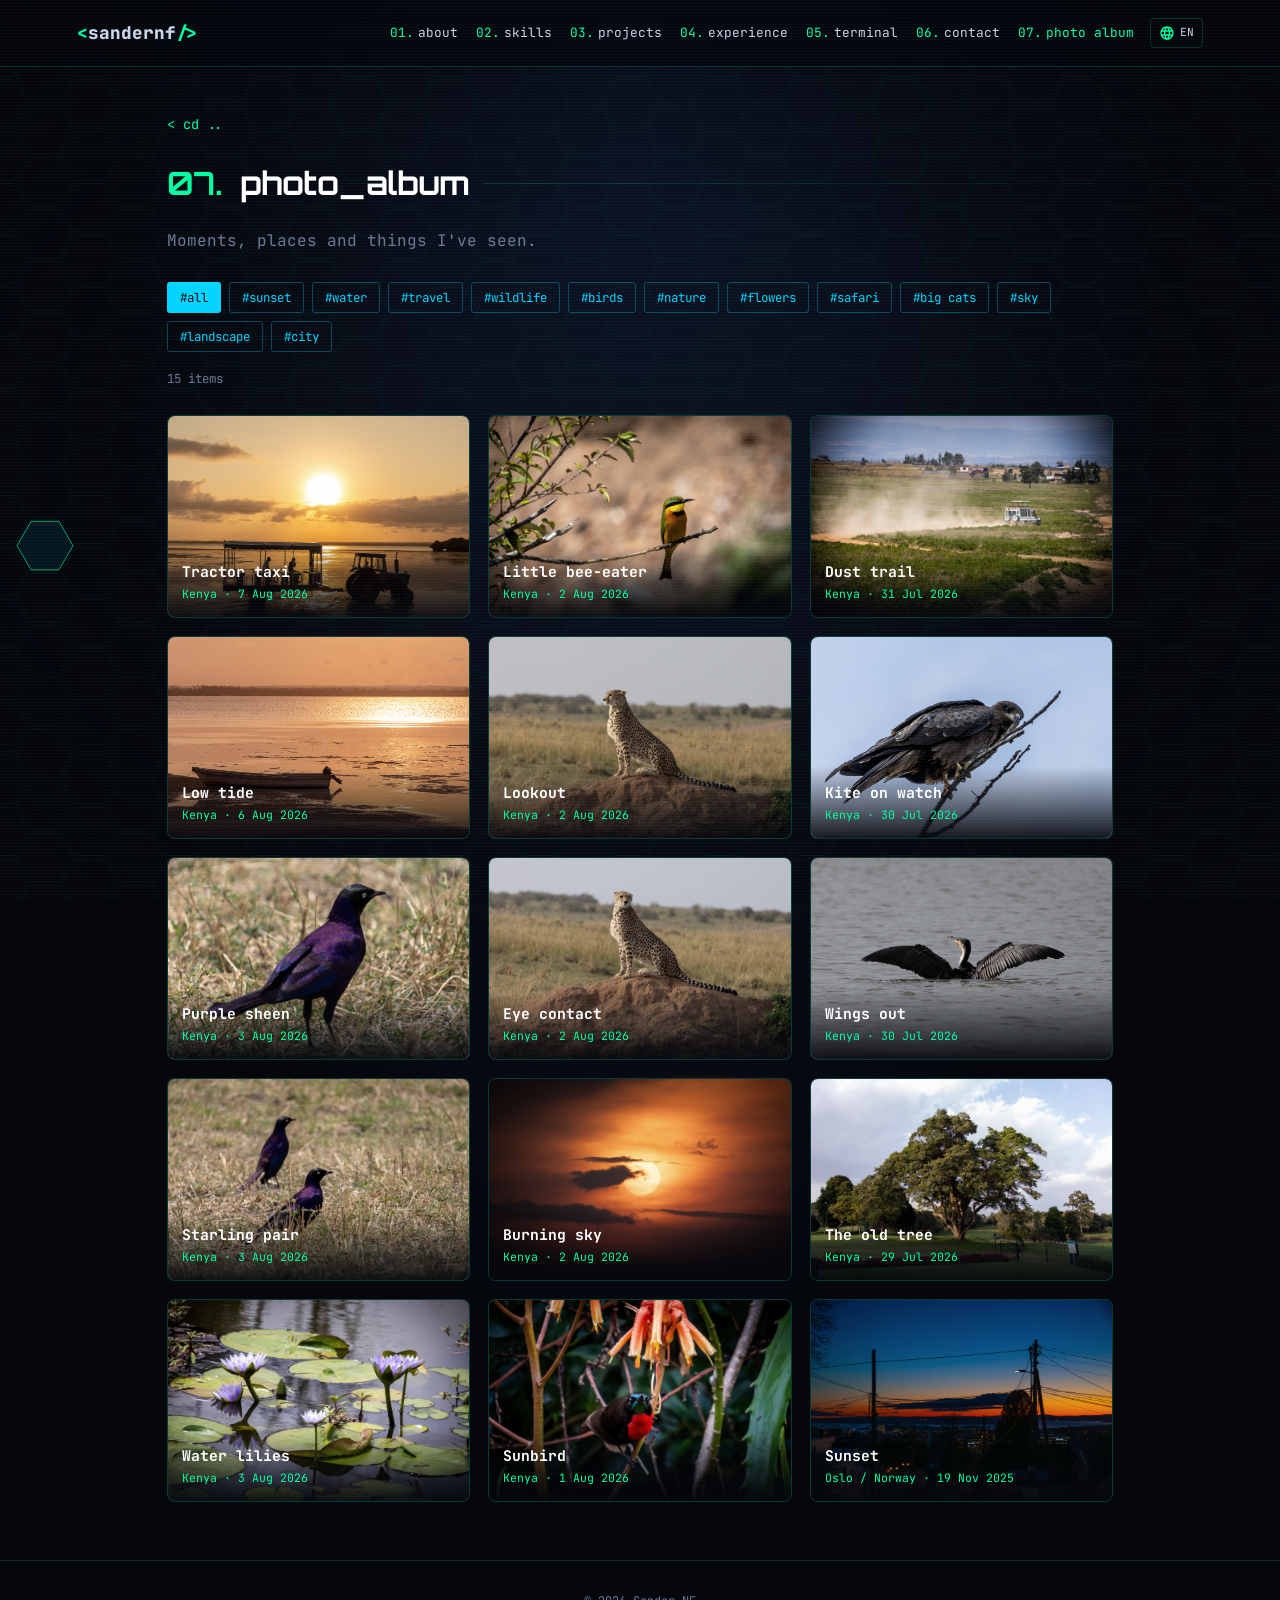
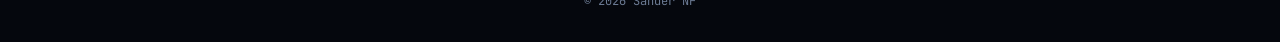
==== commit 66970938: "feat: WSL style terminal for windows users" ====
--- a/album.html
+++ b/album.html
@@ -9,8 +9,8 @@
   <link rel="preconnect" href="https://fonts.googleapis.com" />
   <link rel="preconnect" href="https://fonts.gstatic.com" crossorigin />
   <link href="https://fonts.googleapis.com/css2?family=JetBrains+Mono:wght@300;400;600;800&family=Orbitron:wght@600;800&display=swap" rel="stylesheet" />
-  <link rel="stylesheet" href="style.css?v=202610151000" />
-  <script src="theme.js?v=202610151000"></script>
+  <link rel="stylesheet" href="style.css?v=202610151540" />
+  <script src="theme.js?v=202610151540"></script>
 </head>
 <body>
   <canvas id="hexbg" aria-hidden="true"></canvas>
@@ -70,10 +70,10 @@
     <p>&copy; <span id="year"></span> <span data-bind="name"></span></p>
   </footer>
 
-  <script src="config.js?v=202610151000"></script>
-  <script src="i18n.js?v=202610151000"></script>
-  <script src="album.js?v=202610151000"></script>
-  <script src="hex.js?v=202610151000"></script>
-  <script src="nav.js?v=202610151000"></script>
+  <script src="config.js?v=202610151540"></script>
+  <script src="i18n.js?v=202610151540"></script>
+  <script src="album.js?v=202610151540"></script>
+  <script src="hex.js?v=202610151540"></script>
+  <script src="nav.js?v=202610151540"></script>
 </body>
 </html>
--- a/style.css
+++ b/style.css
@@ -225,7 +225,64 @@
 .win-bar i { width: 11px; height: 11px; border-radius: 50%; background: #ff5f57; }
 .win-bar i:nth-child(2) { background: #febc2e; }
 .win-bar i:nth-child(3) { background: #28c840; }
-.win-bar span { margin-left: 10px; }
+.win-bar > span { margin-left: 10px; } /* the title only, not spans nested inside it */
+
+/* window title bars look like the visitor's OS. theme.js sets <html data-os="mac|win|linux">
+   (detected, or ?win / ?mac / ?linux / ?os=…). mac is the default look above. Same markup for all:
+   three <i> buttons, then the title (or the project tabs) */
+.win-bar > i { flex-shrink: 0; }
+/* Windows 11: title on the left, flat ─ ☐ ✕ on the right, close turns red on hover */
+[data-os="win"] .win-bar { gap: 0; padding-right: 0; }
+[data-os="win"] .win-bar > :not(i) { order: -1; flex: 1; margin-left: 0; }
+[data-os="win"] .win-bar > i {
+  width: 42px; height: 30px; margin: -10px 0; border-radius: 0; background: transparent;
+  display: grid; place-items: center; font-style: normal; font-size: 11px; color: var(--muted);
+  transition: background .15s, color .15s;
+}
+[data-os="win"] .win-bar > i:nth-of-type(1)::before { content: "─"; }
+[data-os="win"] .win-bar > i:nth-of-type(2)::before { content: "☐"; font-size: 13px; }
+[data-os="win"] .win-bar > i:nth-of-type(3)::before { content: "✕"; }
+[data-os="win"] .win-bar > i:hover { background: rgba(255, 255, 255, 0.08); color: var(--text); }
+[data-os="win"] .win-bar > i:nth-of-type(3):hover { background: #c42b1c; color: #fff; }
+/* Linux (GNOME): title centred, round buttons on the right */
+[data-os="linux"] .win-bar > :not(i) { order: -1; flex: 1; margin-left: 0; text-align: center; }
+[data-os="linux"] .win-bar > i {
+  width: 20px; height: 20px; background: rgba(255, 255, 255, 0.09);
+  display: grid; place-items: center; font-style: normal; font-size: 10px; color: var(--text);
+}
+[data-os="linux"] .win-bar > i:nth-of-type(1)::before { content: "−"; }
+[data-os="linux"] .win-bar > i:nth-of-type(2)::before { content: "□"; font-size: 11px; }
+[data-os="linux"] .win-bar > i:nth-of-type(3)::before { content: "✕"; }
+[data-os="linux"] .win-bar > i:hover { background: rgba(255, 255, 255, 0.18); }
+/* the project page's tab bar keeps its tabs on the left */
+[data-os="win"] .pp-tabbar > .pp-tabs, [data-os="linux"] .pp-tabbar > .pp-tabs { margin-left: 0; text-align: left; }
+[data-os="linux"] .pp-tabbar { padding-right: 14px; }
+
+/* the terminal on Windows: a Windows Terminal style tab strip, in the site's own colours */
+.term-bar > .wt-tab, .term-bar > .wt-new { display: none; }
+[data-os="win"] .term-bar { padding: 6px 0 0 8px; align-items: flex-end; gap: 2px; background: rgba(0, 0, 0, 0.35); }
+[data-os="win"] .term-bar > .term-title { display: none; }
+[data-os="win"] .term-bar > .wt-tab {
+  display: flex; order: 0; flex: none; align-items: center; gap: 9px; height: 30px; padding: 0 8px 0 12px; min-width: 220px;
+  background: var(--panel); border: 1px solid var(--border); border-bottom: none; border-radius: 8px 8px 0 0;
+  color: var(--text); font-size: 0.75rem; position: relative; top: 1px;
+}
+.wt-ico {
+  width: 15px; height: 15px; border-radius: 4px; display: grid; place-items: center; font-size: 9px; font-weight: 700;
+  color: var(--bg); background: var(--accent); box-shadow: 0 0 8px rgba(var(--accent-rgb), 0.5);
+}
+.wt-title { flex: 1; }
+.wt-x { color: var(--muted); font-size: 10px; padding: 3px 5px; border-radius: 4px; }
+/* + and ⌄ together in one faint rounded box, like Windows Terminal's split new-tab button */
+[data-os="win"] .term-bar > .wt-new {
+  display: flex; order: 0; flex: none; align-items: center; gap: 6px; height: 24px; margin: 0 0 3px 3px; padding: 0 7px 0 8px;
+  background: rgba(255, 255, 255, 0.05); border-radius: 6px; color: var(--muted); transition: background .15s, color .15s;
+}
+[data-os="win"] .term-bar > .wt-new:hover { background: rgba(255, 255, 255, 0.1); color: var(--text); }
+.wt-new .wt-btn { font-size: 15px; line-height: 1; }
+.wt-new .wt-menu { font-size: 11px; position: relative; top: -2px; }
+[data-os="win"] .term-bar > i { order: 1; align-self: flex-start; margin-top: -6px; }
+[data-os="win"] .term-bar > i:first-of-type { margin-left: auto; }
 
 /* ---------- about ---------- */
 .about-grid { display: grid; grid-template-columns: minmax(0, 1fr) minmax(0, 1fr); gap: 40px; align-items: start; }
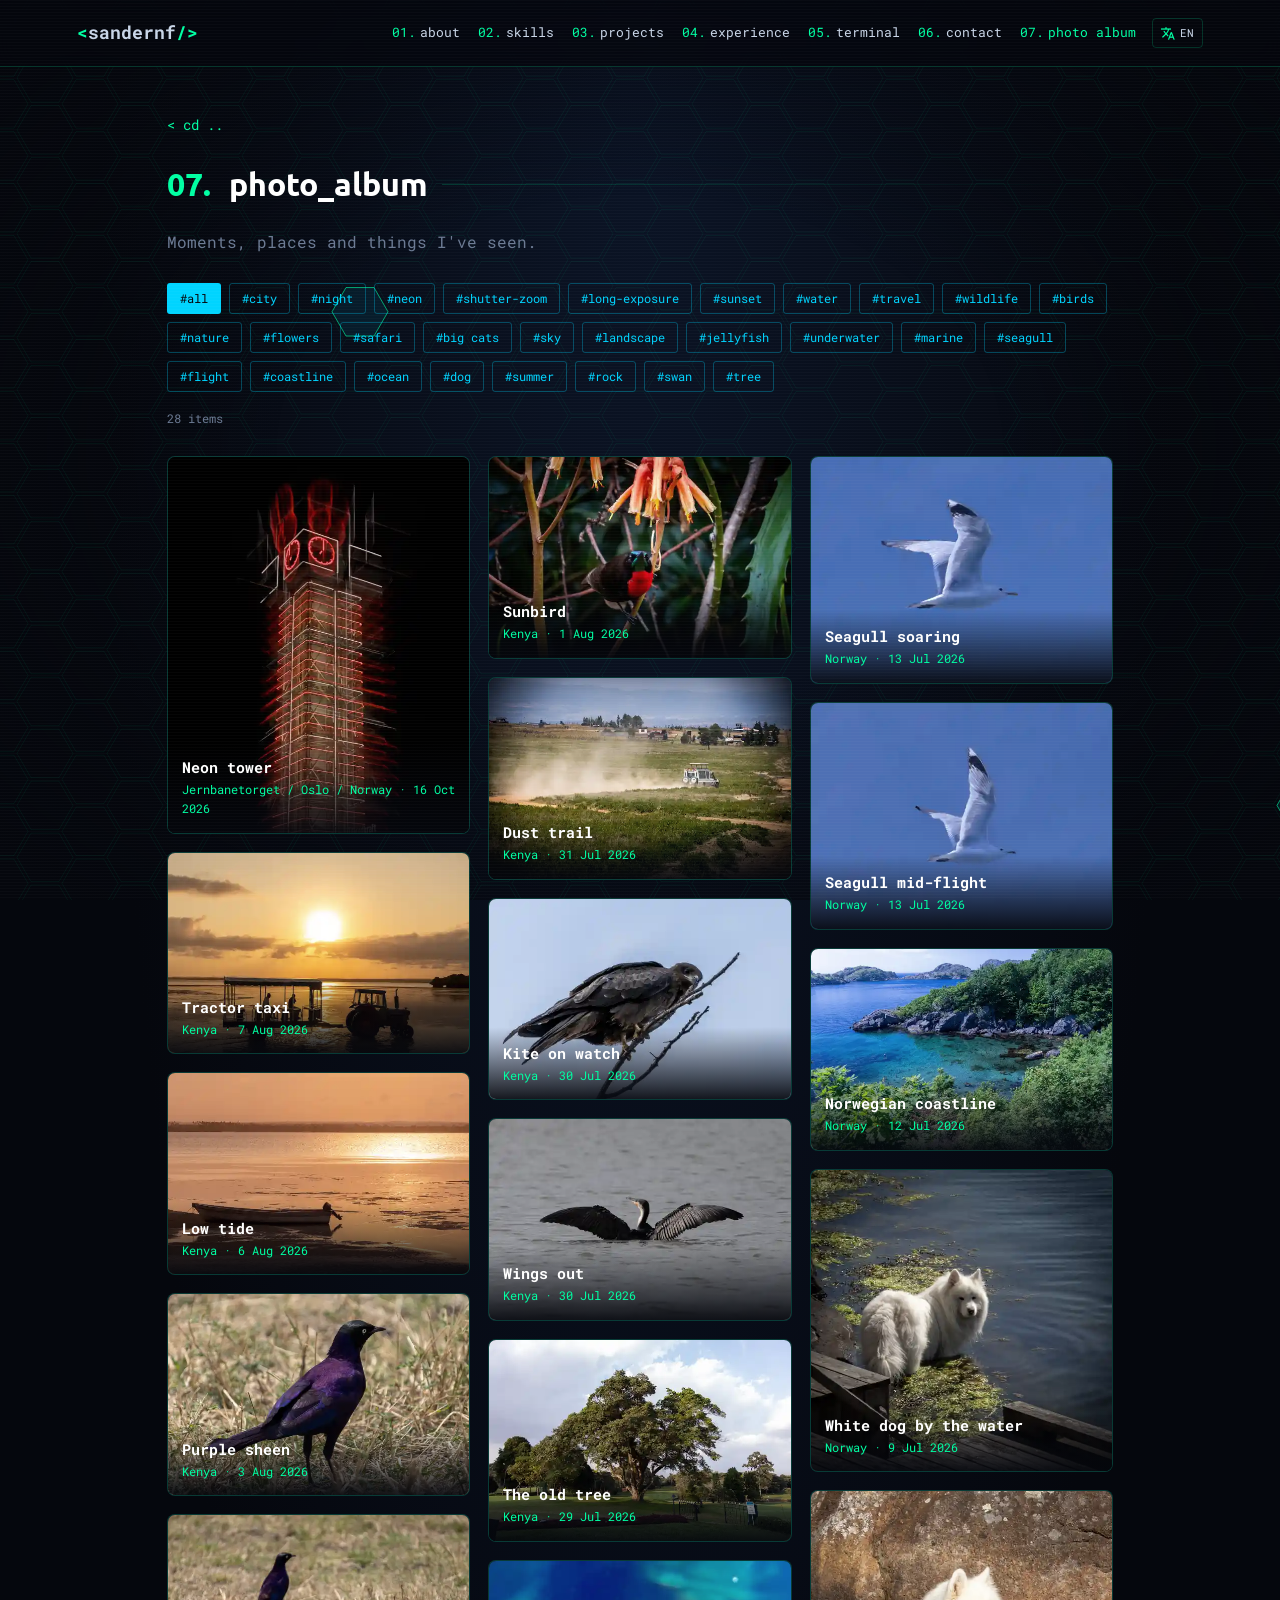
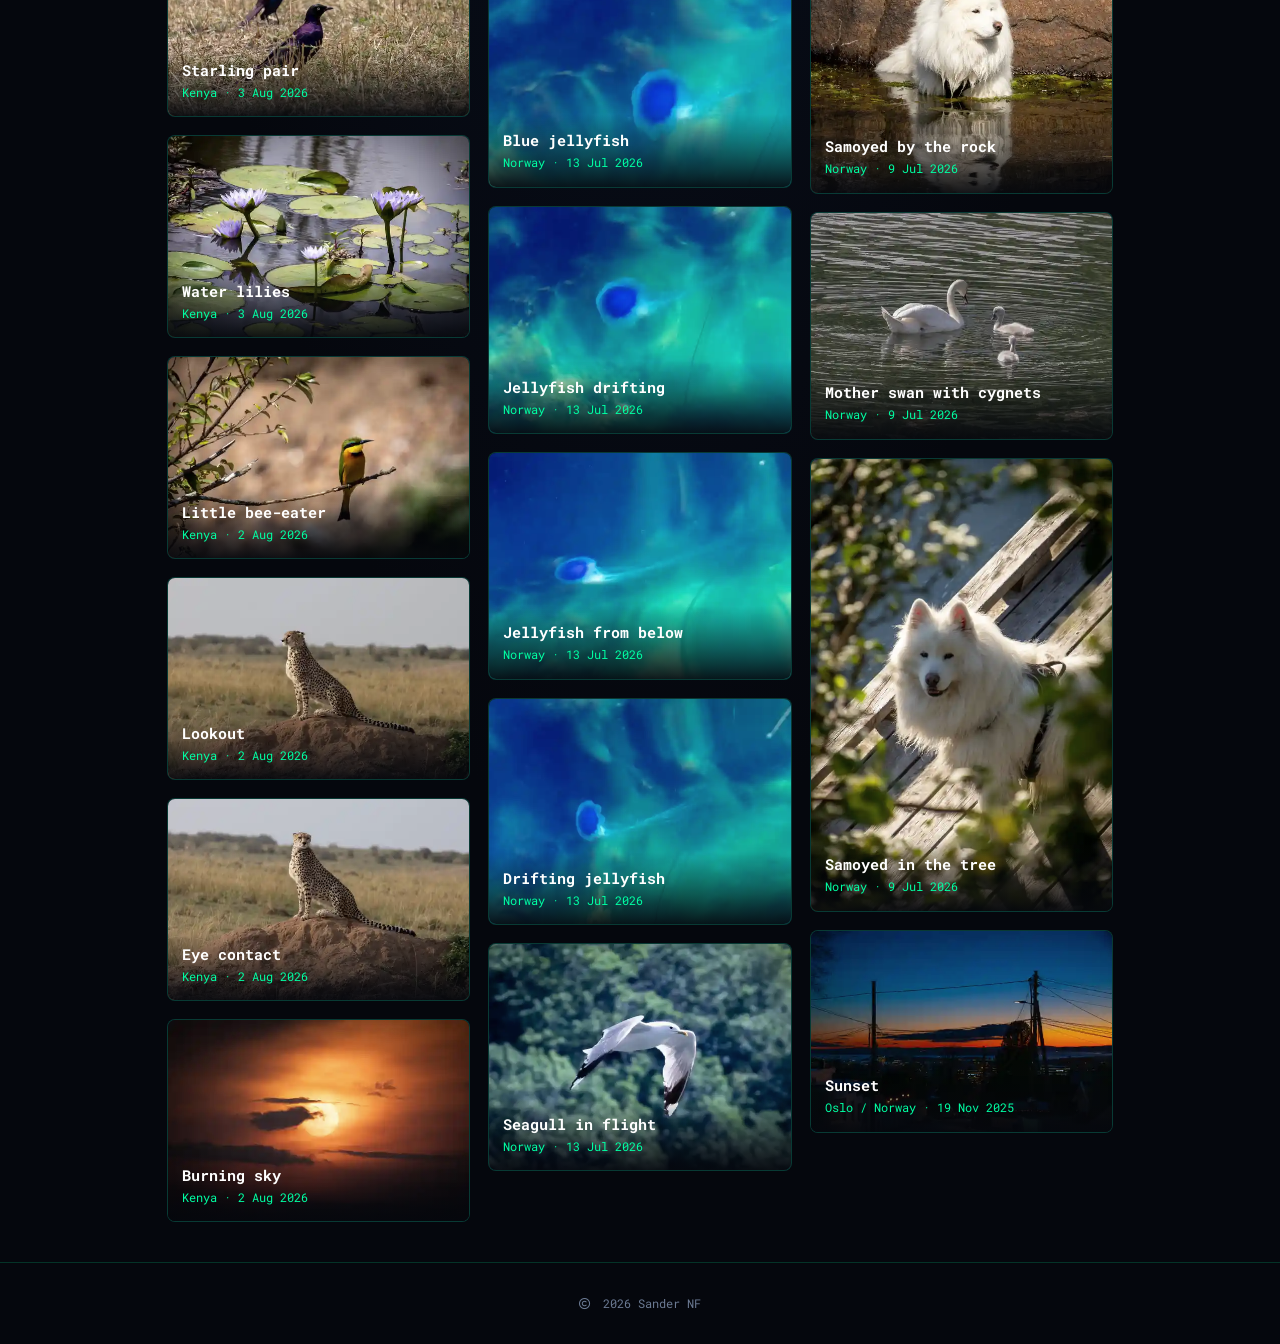
==== commit e69c0cf3: "feat: moved from google fonts/icons to striped down nerdfonts moved from the old google fonts/icons " ====
--- a/album.html
+++ b/album.html
@@ -6,9 +6,7 @@
   <link rel="icon" type="image/svg+xml" href="assets/favicon.svg" />
   <title>Photo Album</title>
   <meta name="description" content="Photo album" />
-  <link rel="preconnect" href="https://fonts.googleapis.com" />
-  <link rel="preconnect" href="https://fonts.gstatic.com" crossorigin />
-  <link href="https://fonts.googleapis.com/css2?family=JetBrains+Mono:wght@300;400;600;800&family=Orbitron:wght@600;800&display=swap" rel="stylesheet" />
+  <link rel="preload" href="assets/fonts/profont-regular.woff2" as="font" type="font/woff2" crossorigin />
   <link rel="stylesheet" href="style.css?v=202610151540" />
   <script src="theme.js?v=202610151540"></script>
 </head>
@@ -67,11 +65,12 @@
   </div>
 
   <footer>
-    <p>&copy; <span id="year"></span> <span data-bind="name"></span></p>
+    <p><i class="ico" aria-hidden="true">&#xf1f9;</i> <span id="year"></span> <span data-bind="name"></span></p>
   </footer>
 
   <script src="config.js?v=202610151540"></script>
   <script src="i18n.js?v=202610151540"></script>
+  <script src="icons.js?v=202610151540"></script>
   <script src="album.js?v=202610151540"></script>
   <script src="hex.js?v=202610151540"></script>
   <script src="nav.js?v=202610151540"></script>
--- a/style.css
+++ b/style.css
@@ -17,9 +17,31 @@
   --nb-white: #ffffff;
   --nb-purple: #9c59d1;
   --nb-black: #2c2c2c;
-  --mono: "JetBrains Mono", ui-monospace, Menlo, monospace;
-  --display: "Orbitron", var(--mono);
-}
+  --mono: "Roboto Mono", "SNF Icons", ui-monospace, Menlo, monospace;
+  --display: "Ubuntu", var(--mono);
+  --term: "Terminess", var(--mono);
+}
+
+/* self-hosted Nerd Font subsets (built by assets/fonts/build_fonts.py). All of them are declared so they can be
+   tried by changing the variables above; browsers only download the ones the page actually uses. */
+@font-face { font-family: "ProFont IIx"; src: url("assets/fonts/profont-regular.woff2") format("woff2"); font-weight: 400; font-display: swap; }
+@font-face { font-family: "Ubuntu"; src: url("assets/fonts/ubuntu-regular.woff2") format("woff2"); font-weight: 400; font-display: swap; }
+@font-face { font-family: "Ubuntu"; src: url("assets/fonts/ubuntu-bold.woff2") format("woff2"); font-weight: 600 800; font-display: swap; }
+@font-face { font-family: "Terminess"; src: url("assets/fonts/terminess-regular.woff2") format("woff2"); font-weight: 400; font-display: swap; }
+@font-face { font-family: "Terminess"; src: url("assets/fonts/terminess-bold.woff2") format("woff2"); font-weight: 600 800; font-display: swap; }
+@font-face { font-family: "JetBrains Mono"; src: url("assets/fonts/jetbrainsmono-regular.woff2") format("woff2"); font-weight: 400; font-display: swap; }
+@font-face { font-family: "JetBrains Mono"; src: url("assets/fonts/jetbrainsmono-bold.woff2") format("woff2"); font-weight: 600 800; font-display: swap; }
+@font-face { font-family: "Martian Mono"; src: url("assets/fonts/martianmono-regular.woff2") format("woff2"); font-weight: 400; font-display: swap; }
+@font-face { font-family: "Martian Mono"; src: url("assets/fonts/martianmono-bold.woff2") format("woff2"); font-weight: 600 800; font-display: swap; }
+@font-face { font-family: "Mononoki"; src: url("assets/fonts/mononoki-regular.woff2") format("woff2"); font-weight: 400; font-display: swap; }
+@font-face { font-family: "Mononoki"; src: url("assets/fonts/mononoki-bold.woff2") format("woff2"); font-weight: 600 800; font-display: swap; }
+@font-face { font-family: "Roboto Mono"; src: url("assets/fonts/robotomono-regular.woff2") format("woff2"); font-weight: 400; font-display: swap; }
+@font-face { font-family: "Roboto Mono"; src: url("assets/fonts/robotomono-bold.woff2") format("woff2"); font-weight: 600 800; font-display: swap; }
+@font-face { font-family: "Share Tech Mono"; src: url("assets/fonts/sharetechmono-regular.woff2") format("woff2"); font-weight: 400; font-display: swap; }
+/* Nerd Font icons the site uses (icons.js); in every stack above, so an icon glyph works anywhere */
+@font-face { font-family: "SNF Icons"; src: url("assets/fonts/snf-icons.woff2") format("woff2"); font-display: block; }
+.ico { font-family: "SNF Icons"; font-style: normal; font-weight: 400; line-height: 1; margin-right: 0.45em; background-color: #0000 !important;}
+.ico + .ico {margin-left: -0.8em;}
 
 * { box-sizing: border-box; margin: 0; padding: 0; }
 html { scroll-behavior: smooth; }
@@ -70,7 +92,7 @@
   font: inherit; font-size: 0.7rem; color: var(--text); background: transparent;
   border: 1px solid var(--border); border-radius: 4px; transition: color .2s, border-color .2s;
 }
-.lang-btn svg { width: 16px; height: 16px; color: var(--accent); }
+.lang-btn .ico { font-size: 15px; margin: 0; color: var(--accent); }
 .lang-btn:hover, .lang-btn[aria-expanded="true"] { border-color: var(--accent); color: var(--accent); }
 .lang-list {
   position: absolute; right: 0; top: calc(100% + 8px); min-width: 180px; padding: 6px 0; z-index: 45;
@@ -92,7 +114,7 @@
 .nav.compact .lang-row {
   display: flex; align-items: center; gap: 8px; padding: 12px 6vw 6px; margin-top: 6px; border-top: 1px dashed var(--border);
 }
-.lang-row svg { width: 18px; height: 18px; color: var(--accent); margin-right: 4px; }
+.lang-row .ico { font-size: 17px; color: var(--accent); margin-right: 4px; }
 .lang-row button {
   font: inherit; font-size: 0.8rem; color: var(--text); background: transparent; cursor: pointer;
   border: 1px solid var(--border); border-radius: 4px; padding: 6px 12px;
@@ -150,7 +172,7 @@
   position: relative;
   font-family: var(--display);
   font-size: clamp(2.6rem, 9vw, 6rem);
-  line-height: 1.05;
+  line-height: 1.1; /* Ubuntu's descenders end at the bottom of the line box */
   filter: drop-shadow(0 0 18px rgba(156, 89, 209, 0.35));
 }
 /* flag stripes clipped to each letter. main.js sets each letter's gradient so the stripes are spread
@@ -305,6 +327,8 @@
 .skill-group ul { list-style: none; }
 .skill-group li { font-size: 0.88rem; padding: 3px 0; }
 .skill-group li::before { content: "▹ "; color: var(--accent); }
+.skill-group li:has(.ico)::before { content: none; }
+.skill-group li .ico { color: var(--accent); display: inline-block; min-width: 1.25em; }
 
 /* GitHub stat cards */
 .gh-stats { display: grid; grid-template-columns: repeat(auto-fit, minmax(300px, 1fr)); gap: 20px; margin-top: 24px; }
@@ -331,7 +355,7 @@
 .gh-term.on .gh-bar i { width: var(--w); }
 .gh-pct { text-align: right; color: var(--muted); font-variant-numeric: tabular-nums; }
 .gh-foot { display: flex; align-items: center; justify-content: flex-end; gap: 8px; padding: 6px 22px 14px; font-size: 0.75rem; color: var(--muted); transition: color .2s; }
-.gh-foot svg { width: 16px; height: 16px; flex-shrink: 0; }
+.gh-foot .ico { font-size: 15px; margin: 0; }
 .gh-foot:hover { color: var(--accent); }
 .gh-svg svg { display: block; width: 100%; max-width: 440px; height: auto; margin: 0 auto; padding: 8px 6px 4px; }
 .gh-retry {
@@ -355,9 +379,11 @@
 .project:hover { transform: translateY(-6px); border-color: var(--accent); box-shadow: 0 10px 40px rgba(var(--accent-rgb), 0.12); }
 .project:hover::before { transform: translateX(100%); }
 .project .top { display: flex; justify-content: space-between; align-items: center; color: var(--accent); }
+.project .top > .ico { font-size: 1.3rem; margin: 0; }
 .project h3 { color: #fff; font-size: 1.1rem; }
 .project p { font-size: 0.88rem; color: var(--text); flex: 1; }
 .tags { display: flex; flex-wrap: wrap; gap: 8px; }
+.tags .ico { margin-right: 0.35em; }
 .tags span { font-size: 0.72rem; color: var(--accent-2); border: 1px solid rgba(var(--accent-2-rgb), 0.3); padding: 2px 8px; border-radius: 3px; }
 
 .project h3 a.open { color: inherit; }
@@ -367,7 +393,8 @@
   border: 1px solid var(--border); border-radius: 6px; color: var(--accent);
   transition: color .2s, border-color .2s, box-shadow .2s, background .2s;
 }
-.project .ext svg, .project .ext img { width: 18px; height: 18px; display: block; }
+.project .ext .ico { font-size: 18px; margin: 0; }
+.project .ext img { width: 18px; height: 18px; display: block; }
 .project .ext:hover { color: var(--bg); background: var(--accent); border-color: var(--accent); box-shadow: 0 0 16px rgba(var(--accent-rgb), 0.5); }
 .project .more { font-size: 0.75rem; color: var(--muted); transition: color .2s; }
 .project:hover .more { color: var(--accent); }
@@ -439,7 +466,7 @@
 
 /* ---------- terminal ---------- */
 .term { box-shadow: 0 0 60px rgba(var(--accent-rgb), 0.07); }
-.term-body { padding: 16px 18px; height: 340px; overflow-y: auto; font-size: 0.88rem; cursor: text; }
+.term-body { font-family: var(--term); padding: 16px 18px; height: 340px; overflow-y: auto; font-size: 0.88rem; cursor: text; }
 #term-out div { white-space: pre-wrap; }
 .term-line { display: flex; gap: 10px; }
 .prompt { color: var(--accent); white-space: nowrap; }
@@ -621,7 +648,7 @@
 .lb-stage.magnifying { cursor: none; }
 .lb-stage.zoomed { cursor: grab; }
 .lb-stage.dragging { cursor: grabbing; }
-.lightbox img { display: block; margin: 0 auto; max-width: min(70vw, 900px); max-height: 80vh; transform-origin: center; transition: transform .2s ease-out; user-select: none; }
+.lightbox img { display: block; margin: 0 auto; max-width: min(70vw, 900px); max-height: 80vh; transform-origin: center; transition: opacity .4s ease, transform .2s ease-out; user-select: none; }
 .lb-stage.dragging img { transition: none; }
 .lb-zoom { display: flex; align-items: center; gap: 6px; font-size: 0.78rem; color: var(--muted); }
 .lb-zoom button {
@@ -636,6 +663,8 @@
 .lightbox p { font-size: 0.88rem; margin-bottom: 14px; }
 .lightbox dl { display: grid; grid-template-columns: auto 1fr; gap: 4px 12px; font-size: 0.8rem; margin-bottom: 14px; }
 .lightbox dt { color: var(--accent); }
+.lightbox .dt-ico { display: inline-block; width: 1.5em; } /* keeps the labels lined up when a row has no icon */
+.lightbox .dt-ico .ico { margin: 0; }
 .lightbox dt::after { content: ":"; }
 .lb-pos { display: block; margin-top: 14px; color: var(--muted); }
 .lb-btn {
